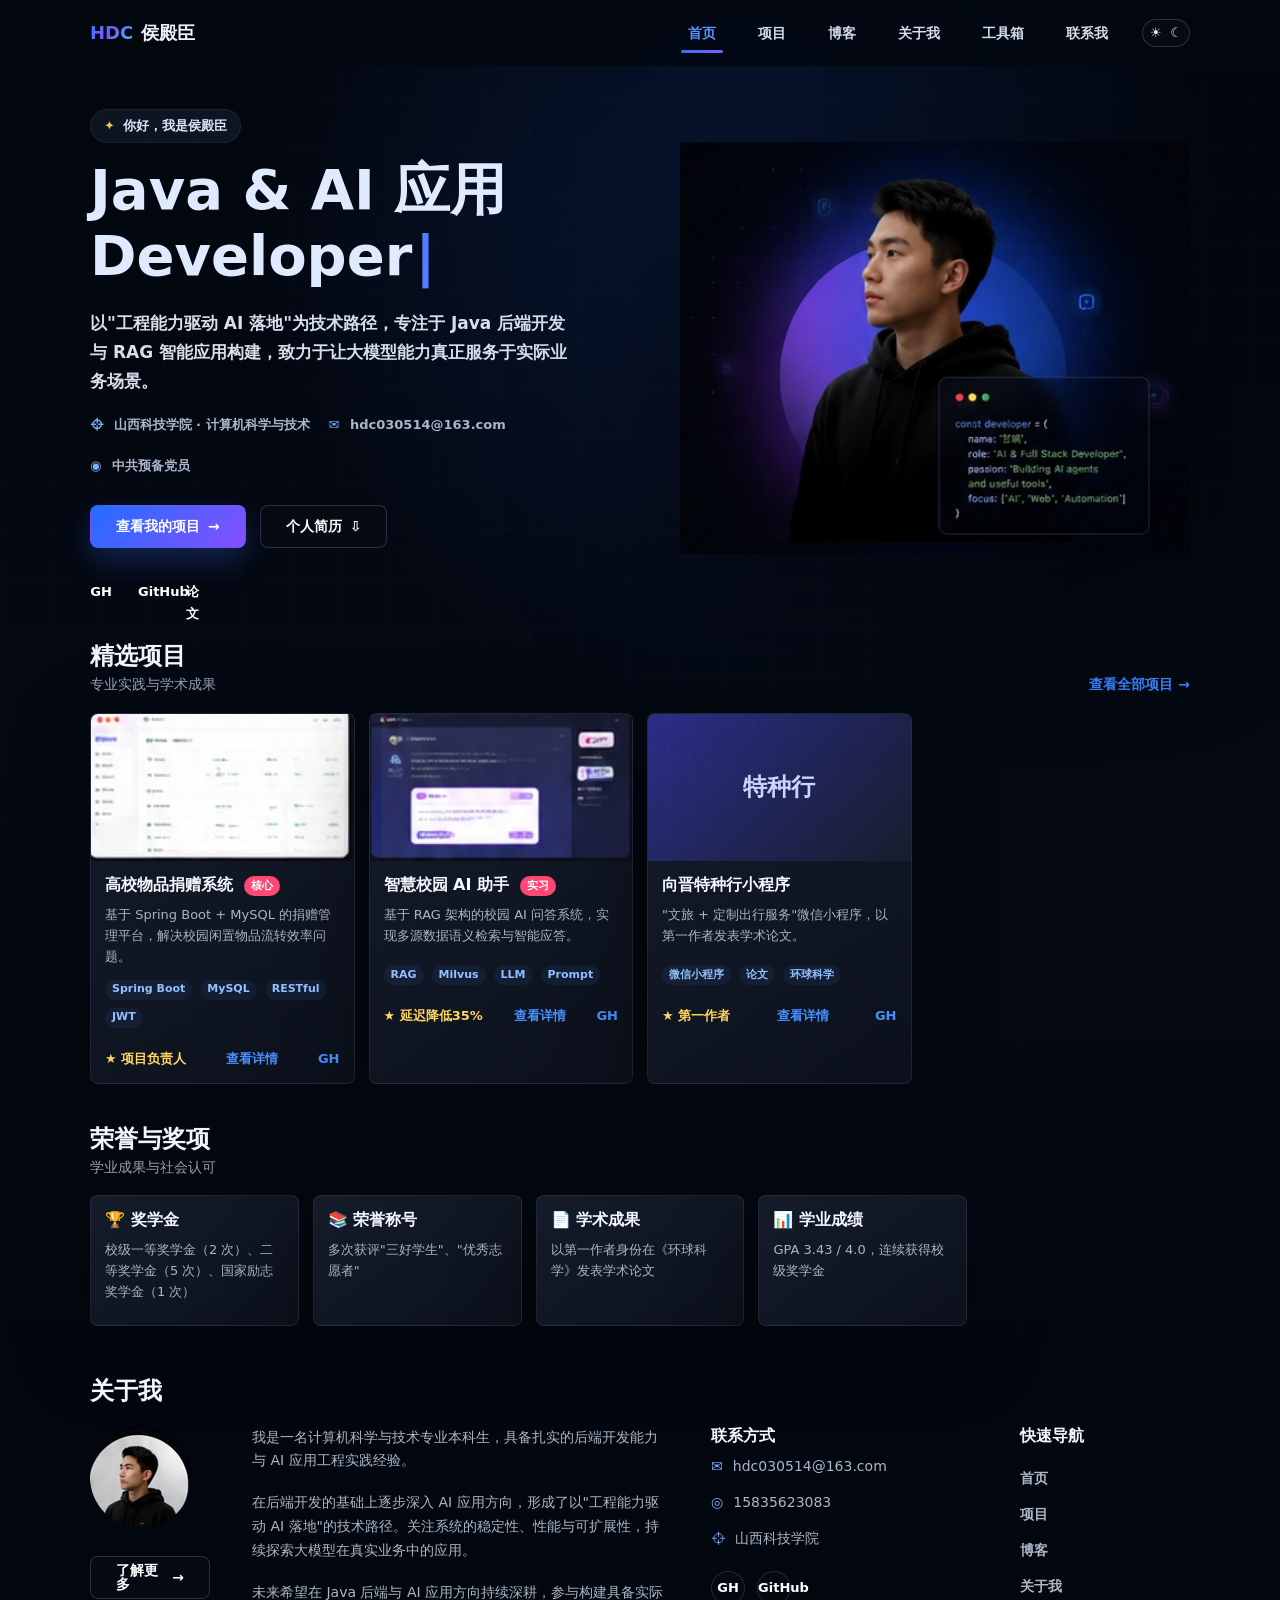
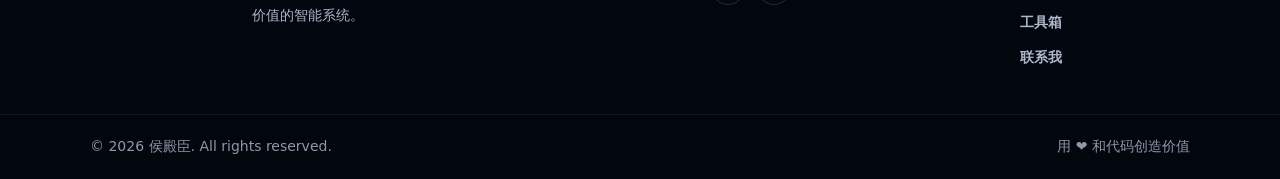
==== index.html @ 7a9d2502 "初始化：侯殿臣个人作品集网站 - 基于科技风暗色主题设计 - 首页展示个人简介、项目、荣誉 - 项目页：高校物品捐赠系统、智慧校园AI助手、向晋特种行小程序 - 捐赠系统详情页、AI助手详情页 - 关" ====
﻿<!doctype html>
<html lang="zh-CN">
  <head>
    <meta charset="utf-8" />
    <meta name="viewport" content="width=device-width, initial-scale=1" />
    <title>侯殿臣 | Java & AI 应用开发</title>
    <meta name="description" content="侯殿臣的个人网站，展示 Java 后端开发、RAG 智能助手、高校捐赠系统等项目和学术成果。" />
    <link rel="stylesheet" href="css/styles.css" />
  </head>
  <body data-page="home">
    <header class="site-header">
      <div class="container header-inner">
        <a class="brand" href="index.html" aria-label="侯殿臣首页">
          <span class="brand-mark">HDC</span>
          <span>侯殿臣</span>
        </a>
        <button class="menu-toggle" type="button" aria-label="打开导航" aria-expanded="false">
          <span></span><span></span>
        </button>
        <nav class="nav-links" aria-label="主导航">
          <a href="index.html" data-nav="home">首页</a>
          <a href="projects.html" data-nav="projects">项目</a>
          <a href="blog.html" data-nav="blog">博客</a>
          <a href="about.html" data-nav="about">关于我</a>
          <a href="toolbox.html" data-nav="toolbox">工具箱</a>
          <a href="contact.html" data-nav="contact">联系我</a>
        </nav>
        <button class="theme-toggle" type="button" aria-label="切换主题">
          <span>☀</span><span>☾</span>
        </button>
      </div>
    </header>

    <main>
      <section class="hero container">
        <div class="hero-copy">
          <div class="intro-pill">
            <span class="spark">✦</span>
            你好，我是侯殿臣
          </div>
          <h1>Java &amp; AI 应用<br />Developer<span class="cursor">|</span></h1>
          <p>
            以"工程能力驱动 AI 落地"为技术路径，专注于 Java 后端开发与 RAG 智能应用构建，致力于让大模型能力真正服务于实际业务场景。
          </p>
          <ul class="hero-meta" aria-label="个人信息">
            <li><span>⌖</span> 山西科技学院 · 计算机科学与技术</li>
            <li><span>✉</span> hdc030514@163.com</li>
            <li><span>◉</span> 中共预备党员</li>
          </ul>
          <div class="hero-actions">
            <a class="btn btn-primary" href="projects.html">查看我的项目 <span>→</span></a>
            <a class="btn btn-ghost" href="about.html">个人简历 <span>⇩</span></a>
          </div>
          <div class="social-row" aria-label="社交链接">
            <a href="https://github.com/houdianchen8-tech" aria-label="GitHub">GH</a>
            <a href="https://github.com/houdianchen8-tech" aria-label="GitHub">GitHub</a>
            <a href="blog.html" aria-label="学术论文">论文</a>
          </div>
        </div>
        <div class="hero-art" aria-label="人物主视觉">
          <img src="assets/hero-visual.jpg" alt="侯殿臣个人形象与代码卡片" />
        </div>
      </section>

      <section class="section container" id="projects">
        <div class="section-head">
          <div>
            <h2>精选项目</h2>
            <p>专业实践与学术成果</p>
          </div>
          <a class="text-link" href="projects.html">查看全部项目 →</a>
        </div>
        <div class="project-grid">
          <article class="project-card">
            <img src="assets/project-commerce.jpg" alt="高校物品捐赠系统项目界面" />
            <div class="card-body">
              <h3>高校物品捐赠系统 <span class="badge hot">核心</span></h3>
              <p>基于 Spring Boot + MySQL 的捐赠管理平台，解决校园闲置物品流转效率问题。</p>
              <div class="tags">
                <span>Spring Boot</span>
                <span>MySQL</span>
                <span>RESTful</span>
                <span>JWT</span>
              </div>
            </div>
            <div class="card-foot">
              <span class="star">★ 项目负责人</span>
              <a href="donation-detail.html">查看详情</a>
              <a href="https://github.com/houdianchen8-tech" aria-label="查看源码">GH</a>
            </div>
          </article>
          <article class="project-card">
            <img src="assets/project-ai.jpg" alt="AI 智能助手项目界面" />
            <div class="card-body">
              <h3>智慧校园 AI 助手 <span class="badge hot">实习</span></h3>
              <p>基于 RAG 架构的校园 AI 问答系统，实现多源数据语义检索与智能应答。</p>
              <div class="tags">
                <span>RAG</span>
                <span>Milvus</span>
                <span>LLM</span>
                <span>Prompt</span>
              </div>
            </div>
            <div class="card-foot">
              <span class="star">★ 延迟降低35%</span>
              <a href="ai-assistant.html">查看详情</a>
              <a href="https://github.com/houdianchen8-tech" aria-label="查看源码">GH</a>
            </div>
          </article>
          <article class="project-card">
            <div class="placeholder-art">特种行</div>
            <div class="card-body">
              <h3>向晋特种行小程序</h3>
              <p>"文旅 + 定制出行服务"微信小程序，以第一作者发表学术论文。</p>
              <div class="tags">
                <span>微信小程序</span>
                <span>论文</span>
                <span>环球科学</span>
              </div>
            </div>
            <div class="card-foot">
              <span class="star">★ 第一作者</span>
              <a href="projects.html#xiangjin">查看详情</a>
              <a href="https://github.com/houdianchen8-tech" aria-label="查看源码">GH</a>
            </div>
          </article>
        </div>
      </section>

      <section class="section container" id="honors">
        <div class="section-head">
          <div>
            <h2>荣誉与奖项</h2>
            <p>学业成果与社会认可</p>
          </div>
        </div>
        <div class="stack-grid">
          <article class="project-card">
            <div class="card-body">
              <h3>🏆 奖学金</h3>
              <p>校级一等奖学金（2 次）、二等奖学金（5 次）、国家励志奖学金（1 次）</p>
            </div>
          </article>
          <article class="project-card">
            <div class="card-body">
              <h3>📚 荣誉称号</h3>
              <p>多次获评"三好学生"、"优秀志愿者"</p>
            </div>
          </article>
          <article class="project-card">
            <div class="card-body">
              <h3>📄 学术成果</h3>
              <p>以第一作者身份在《环球科学》发表学术论文</p>
            </div>
          </article>
          <article class="project-card">
            <div class="card-body">
              <h3>📊 学业成绩</h3>
              <p>GPA 3.43 / 4.0，连续获得校级奖学金</p>
            </div>
          </article>
        </div>
      </section>

      <section class="about-strip container" id="about">
        <h2>关于我</h2>
        <div class="about-layout">
          <div class="about-profile">
            <img src="assets/avatar.jpg" alt="侯殿臣头像" />
            <a class="btn btn-ghost" href="about.html">了解更多 <span>→</span></a>
          </div>
          <div class="about-copy">
            <p>我是一名计算机科学与技术专业本科生，具备扎实的后端开发能力与 AI 应用工程实践经验。</p>
            <p>在后端开发的基础上逐步深入 AI 应用方向，形成了以"工程能力驱动 AI 落地"的技术路径。关注系统的稳定性、性能与可扩展性，持续探索大模型在真实业务中的应用。</p>
            <p>未来希望在 Java 后端与 AI 应用方向持续深耕，参与构建具备实际价值的智能系统。</p>
          </div>
          <div class="about-contact">
            <h3>联系方式</h3>
            <ul>
              <li><span>✉</span> hdc030514@163.com</li>
              <li><span>◎</span> 15835623083</li>
              <li><span>⌖</span> 山西科技学院</li>
            </ul>
            <div class="social-row small">
              <a href="https://github.com/houdianchen8-tech" aria-label="GitHub">GH</a>
              <a href="https://github.com/houdianchen8-tech" aria-label="GitHub">GitHub</a>
            </div>
          </div>
          <nav class="quick-nav" aria-label="快速导航">
            <h3>快速导航</h3>
            <a href="index.html">首页</a>
            <a href="projects.html">项目</a>
            <a href="blog.html">博客</a>
            <a href="about.html">关于我</a>
            <a href="toolbox.html">工具箱</a>
            <a href="contact.html">联系我</a>
          </nav>
        </div>
      </section>
    </main>

    <footer class="site-footer">
      <div class="container footer-inner">
        <span>© 2026 侯殿臣. All rights reserved.</span>
        <span>用 ❤ 和代码创造价值</span>
      </div>
    </footer>

    <script src="js/main.js"></script>
  </body>
</html>
---- css/styles.css ----
:root {
  color-scheme: dark;
  --bg: #03070e;
  --bg-soft: #070c15;
  --panel: rgba(17, 23, 34, 0.86);
  --panel-strong: #111722;
  --line: rgba(122, 139, 171, 0.16);
  --line-strong: rgba(139, 157, 190, 0.26);
  --text: #eef4ff;
  --muted: #9aa6ba;
  --muted-2: #707e93;
  --blue: #3d82ff;
  --cyan: #6bdcff;
  --violet: #7a4cff;
  --green: #3ddc97;
  --yellow: #f5c84b;
  --red: #ff6977;
  --shadow: 0 22px 80px rgba(0, 0, 0, 0.34);
  --radius: 8px;
  --container: min(100% - 160px, 1100px);
  font-family: Inter, ui-sans-serif, system-ui, -apple-system, BlinkMacSystemFont, "Segoe UI", "Microsoft YaHei", sans-serif;
}

* {
  box-sizing: border-box;
}

html {
  scroll-behavior: smooth;
}

body {
  min-width: 320px;
  margin: 0;
  color: var(--text);
  background:
    radial-gradient(circle at 58% 12%, rgba(31, 80, 186, 0.22), transparent 31rem),
    linear-gradient(180deg, #02060d 0%, #040913 46%, #02060d 100%);
  font-size: 14px;
  line-height: 1.7;
}

body::before {
  position: fixed;
  inset: 0;
  z-index: -1;
  pointer-events: none;
  content: "";
  background-image:
    linear-gradient(rgba(96, 121, 175, 0.035) 1px, transparent 1px),
    linear-gradient(90deg, rgba(96, 121, 175, 0.035) 1px, transparent 1px);
  background-size: 48px 48px;
  mask-image: linear-gradient(to bottom, transparent 0, #000 8%, #000 78%, transparent 100%);
}

a {
  color: inherit;
  text-decoration: none;
}

img {
  display: block;
  max-width: 100%;
}

button,
input,
textarea,
select {
  font: inherit;
}

.container {
  width: var(--container);
  margin: 0 auto;
}

.site-header {
  position: sticky;
  top: 0;
  z-index: 20;
  background: rgba(3, 7, 14, 0.72);
  border-bottom: 1px solid rgba(255, 255, 255, 0.02);
  backdrop-filter: blur(18px);
}

.header-inner {
  display: flex;
  align-items: center;
  min-height: 64px;
  gap: 34px;
}

.brand {
  display: inline-flex;
  align-items: center;
  gap: 8px;
  flex: 0 0 auto;
  font-weight: 800;
  font-size: 18px;
  letter-spacing: 0;
}

.brand-mark {
  color: transparent;
  background: linear-gradient(135deg, #2686ff 0%, #7955ff 48%, #2ae5ff 100%);
  background-clip: text;
  -webkit-background-clip: text;
  font-weight: 900;
}

.nav-links {
  display: flex;
  justify-content: flex-end;
  align-items: center;
  gap: 42px;
  flex: 1 1 auto;
  color: #d4dced;
  font-size: 14px;
  font-weight: 700;
}

.nav-links a {
  position: relative;
  padding: 22px 0 20px;
  transition: color 0.2s ease;
}

.nav-links a:hover,
.nav-links a.active {
  color: #5a91ff;
}

.nav-links a.active::after {
  position: absolute;
  left: 50%;
  bottom: 13px;
  width: 42px;
  height: 3px;
  border-radius: 999px;
  content: "";
  background: linear-gradient(90deg, #2f74ff, #8259ff);
  transform: translateX(-50%);
}

.theme-toggle,
.menu-toggle {
  border: 1px solid var(--line-strong);
  color: var(--text);
  background: rgba(10, 15, 24, 0.62);
  cursor: pointer;
}

.theme-toggle {
  display: inline-flex;
  align-items: center;
  justify-content: space-between;
  width: 48px;
  height: 28px;
  padding: 0 7px;
  border-radius: 999px;
  font-size: 13px;
}

.menu-toggle {
  display: none;
  width: 40px;
  height: 36px;
  border-radius: var(--radius);
}

.menu-toggle span {
  display: block;
  width: 18px;
  height: 2px;
  margin: 5px auto;
  border-radius: 99px;
  background: currentColor;
}

.hero {
  display: grid;
  grid-template-columns: minmax(0, 0.92fr) minmax(390px, 1.08fr);
  align-items: center;
  gap: 30px;
  min-height: 456px;
  padding: 26px 0 12px;
}

.hero-copy {
  padding-top: 16px;
}

.intro-pill {
  display: inline-flex;
  align-items: center;
  gap: 8px;
  margin-bottom: 14px;
  padding: 5px 13px;
  border: 1px solid rgba(132, 148, 181, 0.12);
  border-radius: 999px;
  color: #dce7fb;
  background: rgba(17, 24, 38, 0.86);
  font-size: 13px;
  font-weight: 700;
}

.spark {
  color: var(--yellow);
}

.hero h1,
.page-hero h1,
.about-hero h1 {
  margin: 0;
  color: #dfe9ff;
  font-size: clamp(40px, 5vw, 56px);
  line-height: 1.18;
  letter-spacing: 0;
  text-wrap: balance;
}

.cursor {
  display: inline-block;
  margin-left: 3px;
  color: #537dff;
  animation: blink 1.1s steps(2, start) infinite;
}

@keyframes blink {
  50% {
    opacity: 0;
  }
}

.hero-copy > p {
  max-width: 490px;
  margin: 20px 0 18px;
  color: #d7deec;
  font-size: 17px;
  font-weight: 700;
}

.hero-meta {
  display: flex;
  flex-wrap: wrap;
  gap: 19px;
  margin: 0 0 28px;
  padding: 0;
  color: #a9b5c8;
  list-style: none;
  font-size: 13px;
  font-weight: 700;
}

.hero-meta span {
  margin-right: 6px;
  color: #7db0ff;
}

.hero-actions {
  display: flex;
  flex-wrap: wrap;
  align-items: center;
  gap: 14px;
}

.btn {
  display: inline-flex;
  align-items: center;
  justify-content: center;
  gap: 8px;
  min-height: 43px;
  padding: 0 25px;
  border: 1px solid transparent;
  border-radius: var(--radius);
  color: #fff;
  font-weight: 800;
  line-height: 1;
  transition:
    border-color 0.2s ease,
    background 0.2s ease,
    transform 0.2s ease;
}

.btn:hover {
  transform: translateY(-1px);
}

.btn-primary {
  background: linear-gradient(135deg, #246dff, #854fff);
  box-shadow: 0 12px 28px rgba(57, 109, 255, 0.28);
}

.btn-ghost {
  border-color: rgba(127, 145, 176, 0.28);
  background: rgba(10, 14, 23, 0.56);
}

.btn.full {
  width: 100%;
}

.social-row {
  display: flex;
  align-items: center;
  gap: 26px;
  margin-top: 33px;
}

.social-row a {
  display: inline-grid;
  place-items: center;
  width: 22px;
  height: 22px;
  color: #fff;
  font-size: 13px;
  font-weight: 900;
}

.social-row.small {
  gap: 12px;
  margin-top: 20px;
}

.social-row.small a {
  width: 34px;
  height: 34px;
  border: 1px solid rgba(135, 150, 181, 0.22);
  border-radius: 50%;
  background: rgba(7, 12, 21, 0.56);
}

.hero-art {
  position: relative;
  min-width: 0;
}

.hero-art img {
  width: 100%;
  max-width: 510px;
  margin-left: auto;
  border-radius: 2px;
  object-fit: cover;
  filter: drop-shadow(0 36px 80px rgba(0, 0, 0, 0.48));
}

.section {
  padding: 26px 0 14px;
}

.section-head {
  display: flex;
  align-items: end;
  justify-content: space-between;
  gap: 20px;
  margin-bottom: 16px;
}

.section-head.compact {
  margin-bottom: 16px;
}

.section h2,
.section-head h2,
.about-strip h2,
.content-panel h2 {
  margin: 0 0 2px;
  color: #f2f7ff;
  font-size: 24px;
  line-height: 1.25;
  letter-spacing: 0;
}

.section-head p,
.page-hero p,
.about-hero p,
.content-panel p {
  margin: 0;
  color: var(--muted);
}

.text-link {
  color: #3984ff;
  font-weight: 800;
  white-space: nowrap;
}

.project-grid {
  display: grid;
  grid-template-columns: repeat(4, minmax(0, 1fr));
  gap: 14px;
}

.project-card,
.stack-card,
.post-card,
.side-panel,
.content-panel,
.tool-card,
.contact-form {
  border: 1px solid var(--line);
  border-radius: var(--radius);
  background:
    linear-gradient(145deg, rgba(22, 29, 43, 0.95), rgba(12, 18, 29, 0.92));
  box-shadow: var(--shadow);
}

.project-card {
  overflow: hidden;
}

.project-card > img,
.placeholder-art {
  width: 100%;
  aspect-ratio: 16 / 9;
  object-fit: cover;
  background: #101622;
}

.placeholder-art {
  display: grid;
  place-items: center;
  color: #c7d6ff;
  background:
    linear-gradient(135deg, rgba(73, 70, 255, 0.45), rgba(23, 30, 45, 0.92)),
    repeating-linear-gradient(90deg, transparent 0 20px, rgba(255, 255, 255, 0.04) 20px 21px);
  font-size: 24px;
  font-weight: 900;
}

.placeholder-art.green {
  color: #d9fff0;
  background:
    linear-gradient(135deg, rgba(37, 165, 113, 0.48), rgba(15, 25, 34, 0.94)),
    repeating-linear-gradient(90deg, transparent 0 20px, rgba(255, 255, 255, 0.04) 20px 21px);
}

.card-body {
  padding: 14px 14px 10px;
}

.card-body h3,
.stack-card h3,
.about-contact h3,
.quick-nav h3,
.side-panel h3,
.tool-card h2 {
  margin: 0 0 9px;
  color: #f4f8ff;
  font-size: 16px;
  line-height: 1.3;
}

.card-body p {
  min-height: 48px;
  margin: 0 0 12px;
  color: #a9b4c6;
  font-size: 13px;
  line-height: 1.6;
}

.badge {
  display: inline-flex;
  align-items: center;
  height: 20px;
  margin-left: 5px;
  padding: 0 7px;
  border-radius: 999px;
  font-size: 11px;
  vertical-align: middle;
}

.badge.hot {
  color: #fff;
  background: #ff4774;
}

.tags {
  display: flex;
  flex-wrap: wrap;
  gap: 8px;
}

.tags span {
  display: inline-flex;
  align-items: center;
  height: 20px;
  padding: 0 7px;
  border-radius: 999px;
  color: #92c1ff;
  background: rgba(60, 105, 175, 0.13);
  font-size: 11px;
  font-weight: 800;
}

.card-foot,
.metric-line {
  display: flex;
  align-items: center;
  justify-content: space-between;
  gap: 10px;
  padding: 10px 14px 13px;
  color: #99a8bd;
  font-size: 13px;
  font-weight: 800;
}

.card-foot a {
  color: #4690ff;
}

.star {
  color: #ffd55e;
}

.metric-line {
  border-top: 1px solid rgba(140, 157, 188, 0.12);
  color: #9cb8e9;
}

.card-actions {
  padding: 0 14px 14px;
}

.stack-grid {
  display: grid;
  grid-template-columns: repeat(5, minmax(0, 1fr));
  gap: 14px;
}

.stack-card {
  padding: 18px 16px;
}

.stack-list {
  display: grid;
  gap: 11px;
  margin: 0;
  padding: 0;
  color: #d7dfed;
  list-style: none;
  font-size: 13px;
  font-weight: 700;
}

.stack-list li {
  display: flex;
  align-items: center;
  gap: 9px;
}

.dot {
  display: inline-block;
  width: 12px;
  height: 12px;
  border-radius: 4px;
  background: #95a1b4;
  box-shadow: 0 0 12px currentColor;
}

.dot.blue,
.tool-icon.blue {
  background: #347dff;
}

.dot.cyan,
.tool-icon.cyan {
  background: #43c7e8;
}

.dot.sky {
  background: #27a8ff;
}

.dot.green,
.tool-icon.green {
  background: #34d399;
}

.dot.yellow {
  background: #f5c84b;
}

.dot.orange,
.tool-icon.orange {
  background: #f97316;
}

.dot.red {
  background: #ef4444;
}

.dot.purple {
  background: #8b5cf6;
}

.dot.violet,
.tool-icon.violet {
  background: #7367ff;
}

.dot.pink {
  background: #f472b6;
}

.dot.teal {
  background: #2dd4bf;
}

.dot.gray,
.tool-icon.gray {
  background: #8896aa;
}

.dot.black {
  background: #f3f5f8;
}

.article-list {
  overflow: hidden;
  border: 1px solid var(--line);
  border-radius: var(--radius);
  background: rgba(12, 18, 29, 0.73);
}

.article-row {
  display: grid;
  grid-template-columns: 156px minmax(0, 1fr) 94px;
  align-items: center;
  gap: 18px;
  min-height: 90px;
  padding: 11px 12px;
  border-bottom: 1px solid rgba(139, 157, 190, 0.12);
  transition: background 0.2s ease;
}

.article-row:last-child {
  border-bottom: 0;
}

.article-row:hover {
  background: rgba(30, 43, 67, 0.46);
}

.article-row img {
  width: 156px;
  height: 68px;
  border-radius: 6px;
  object-fit: cover;
}

.article-row h3 {
  margin: 0 0 2px;
  color: #f3f7ff;
  font-size: 16px;
  line-height: 1.35;
}

.article-row p {
  margin: 0 0 6px;
  color: #a9b4c6;
  font-size: 13px;
  line-height: 1.45;
}

.article-row time {
  color: #cbd5e6;
  text-align: right;
  font-size: 13px;
  line-height: 1.5;
}

.article-row time span {
  color: #7c899e;
}

.about-strip {
  padding: 36px 0 44px;
}

.about-layout {
  display: grid;
  grid-template-columns: 120px minmax(210px, 1.25fr) minmax(210px, 0.8fr) 170px;
  gap: 42px;
  margin-top: 20px;
}

.about-profile img {
  width: 102px;
  height: 102px;
  margin-bottom: 28px;
  border-radius: 50%;
  object-fit: cover;
}

.about-copy p {
  margin: 0 0 18px;
  color: #abb6c8;
}

.about-contact ul,
.quick-nav,
.contact-list {
  display: grid;
  gap: 12px;
  margin: 0;
  padding: 0;
  list-style: none;
}

.about-contact li {
  display: flex;
  gap: 10px;
  color: #aab6c9;
}

.about-contact li span {
  color: #7caaff;
}

.quick-nav a,
.side-panel a {
  color: #aeb8ca;
  font-weight: 800;
}

.quick-nav a:hover,
.side-panel a:hover {
  color: #5c95ff;
}

.site-footer {
  border-top: 1px solid rgba(139, 157, 190, 0.12);
  color: #8d98aa;
}

.footer-inner {
  display: flex;
  align-items: center;
  justify-content: space-between;
  min-height: 64px;
  gap: 18px;
}

.page-main {
  min-height: calc(100vh - 128px);
}

.page-hero {
  padding: 78px 0 26px;
}

.page-hero h1 {
  max-width: 780px;
  margin: 7px 0 14px;
}

.page-hero p {
  max-width: 760px;
  font-size: 17px;
}

.eyebrow {
  color: #5b9aff;
  font-weight: 900;
  letter-spacing: 0;
  text-transform: uppercase;
}

.filter-row {
  display: flex;
  flex-wrap: wrap;
  gap: 12px;
  margin-bottom: 22px;
}

.chip {
  display: inline-flex;
  align-items: center;
  min-height: 34px;
  padding: 0 16px;
  border: 1px solid var(--line);
  border-radius: 999px;
  color: #b9c5d8;
  background: rgba(13, 18, 29, 0.72);
  font-weight: 800;
}

.chip.active,
.chip:hover {
  color: #fff;
  border-color: rgba(80, 135, 255, 0.6);
  background: rgba(42, 94, 205, 0.25);
}

.project-grid-expanded {
  grid-template-columns: repeat(3, minmax(0, 1fr));
  gap: 18px;
}

.feature-card .card-body p {
  min-height: 72px;
}

.blog-layout {
  display: grid;
  grid-template-columns: minmax(0, 1fr) 250px;
  gap: 22px;
  align-items: start;
}

.blog-main {
  display: grid;
  gap: 16px;
}

.post-card {
  display: grid;
  grid-template-columns: 180px minmax(0, 1fr);
  gap: 18px;
  padding: 16px;
}

.post-card img {
  width: 180px;
  height: 112px;
  border-radius: 6px;
  object-fit: cover;
}

.post-card h2 {
  margin: 3px 0 7px;
  color: #f2f7ff;
  font-size: 21px;
}

.post-card p {
  margin: 0 0 10px;
  color: #aab6c8;
}

.post-meta {
  color: #7d8ba0;
  font-size: 12px;
  font-weight: 800;
}

.blog-sidebar {
  position: sticky;
  top: 86px;
  display: grid;
  gap: 16px;
}

.side-panel {
  display: grid;
  gap: 10px;
  padding: 18px;
}

.side-panel p {
  margin: 0;
  color: var(--muted);
}

.about-hero {
  display: grid;
  grid-template-columns: 142px minmax(0, 1fr);
  gap: 34px;
  align-items: center;
  padding: 76px 0 28px;
}

.about-hero img {
  width: 142px;
  height: 142px;
  border-radius: 50%;
  object-fit: cover;
  box-shadow: 0 24px 60px rgba(0, 0, 0, 0.42);
}

.about-hero p {
  max-width: 780px;
  margin: 14px 0 24px;
  font-size: 17px;
}

.two-column {
  display: grid;
  grid-template-columns: repeat(2, minmax(0, 1fr));
  gap: 18px;
}

.content-panel {
  padding: 24px;
}

.check-list {
  display: grid;
  gap: 11px;
  margin: 12px 0 0;
  padding: 0;
  color: #b7c1d2;
  list-style: none;
}

.check-list li::before {
  content: "✓";
  margin-right: 10px;
  color: var(--green);
  font-weight: 900;
}

.timeline {
  display: grid;
  grid-template-columns: repeat(3, minmax(0, 1fr));
  gap: 18px;
}

.timeline div {
  position: relative;
  padding: 22px;
  border: 1px solid var(--line);
  border-radius: var(--radius);
  background: rgba(13, 18, 29, 0.8);
}

.timeline time {
  color: #5c98ff;
  font-weight: 900;
}

.timeline h3 {
  margin: 8px 0;
  color: #f3f7ff;
}

.timeline p {
  margin: 0;
  color: #aab6c8;
}

.toolbox-grid {
  display: grid;
  grid-template-columns: repeat(3, minmax(0, 1fr));
  gap: 18px;
}

.tool-card {
  padding: 22px;
}

.project-detail-hero {
  display: grid;
  grid-template-columns: minmax(0, 0.95fr) minmax(360px, 1.05fr);
  align-items: center;
  gap: 42px;
  padding: 72px 0 28px;
}

.detail-hero-copy h1 {
  margin: 8px 0 16px;
  color: #dfe9ff;
  font-size: clamp(42px, 5vw, 64px);
  line-height: 1.12;
  letter-spacing: 0;
}

.detail-hero-copy p {
  max-width: 620px;
  margin: 0 0 18px;
  color: #c3cce0;
  font-size: 17px;
}

.back-link {
  display: inline-flex;
  margin-bottom: 20px;
  color: #8ea8dc;
  font-weight: 800;
}

.back-link:hover {
  color: #5b9aff;
}

.detail-tags {
  margin-bottom: 24px;
}

.detail-hero-visual {
  position: relative;
  min-height: 360px;
  padding: 22px;
  border: 1px solid var(--line);
  border-radius: var(--radius);
  background:
    radial-gradient(circle at 50% 35%, rgba(87, 83, 255, 0.28), transparent 18rem),
    linear-gradient(145deg, rgba(20, 28, 45, 0.95), rgba(9, 14, 24, 0.92));
  box-shadow: var(--shadow);
}

.detail-hero-visual img {
  width: 100%;
  border-radius: 6px;
  object-fit: cover;
  box-shadow: 0 24px 60px rgba(0, 0, 0, 0.34);
}

.assistant-console {
  position: absolute;
  right: 0;
  bottom: 24px;
  width: min(300px, 70%);
  padding: 16px;
  border: 1px solid rgba(135, 150, 181, 0.24);
  border-radius: var(--radius);
  color: #9fd0ff;
  background: rgba(5, 9, 17, 0.88);
  box-shadow: 0 22px 70px rgba(0, 0, 0, 0.4);
  font-family: Consolas, "SFMono-Regular", monospace;
  font-size: 12px;
  line-height: 1.55;
}

.assistant-console p {
  margin: 0;
}

.console-dots {
  display: flex;
  gap: 7px;
  margin-bottom: 12px;
}

.console-dots span {
  width: 8px;
  height: 8px;
  border-radius: 50%;
  background: #ff5f57;
}

.console-dots span:nth-child(2) {
  background: #ffbd2e;
}

.console-dots span:nth-child(3) {
  background: #28c840;
}

.detail-stat-grid,
.feature-grid,
.phase-list {
  display: grid;
  gap: 16px;
}

.detail-stat-grid {
  grid-template-columns: repeat(4, minmax(0, 1fr));
}

.detail-stat-grid article,
.detail-panel,
.phase-list article,
.cta-band {
  border: 1px solid var(--line);
  border-radius: var(--radius);
  background:
    linear-gradient(145deg, rgba(22, 29, 43, 0.95), rgba(12, 18, 29, 0.92));
  box-shadow: var(--shadow);
}

.detail-stat-grid article {
  padding: 20px;
}

.detail-stat-grid strong {
  display: block;
  color: #f5f8ff;
  font-size: 30px;
  line-height: 1.1;
}

.detail-stat-grid span {
  color: #95a4ba;
  font-weight: 800;
}

.detail-layout {
  display: grid;
  grid-template-columns: minmax(0, 1fr) 320px;
  gap: 20px;
  align-items: start;
}

.project-summary dl {
  display: grid;
  gap: 14px;
  margin: 0;
}

.project-summary div {
  display: flex;
  justify-content: space-between;
  gap: 16px;
  padding-bottom: 12px;
  border-bottom: 1px solid rgba(139, 157, 190, 0.12);
}

.project-summary div:last-child {
  padding-bottom: 0;
  border-bottom: 0;
}

.project-summary dt {
  color: #8795ad;
  font-weight: 800;
}

.project-summary dd {
  margin: 0;
  color: #e8eefb;
  text-align: right;
  font-weight: 900;
}

.feature-grid {
  grid-template-columns: repeat(4, minmax(0, 1fr));
}

.detail-panel {
  padding: 22px;
}

.detail-panel h3,
.phase-list h3,
.cta-band h2 {
  margin: 0 0 8px;
  color: #f3f7ff;
  line-height: 1.3;
}

.detail-panel p,
.phase-list p,
.cta-band p {
  margin: 0;
  color: #aab6c8;
}

.architecture-flow {
  display: grid;
  grid-template-columns: repeat(5, minmax(0, 1fr));
  gap: 10px;
  margin-top: 20px;
}

.architecture-flow span {
  position: relative;
  display: grid;
  place-items: center;
  min-height: 54px;
  padding: 8px;
  border: 1px solid rgba(92, 152, 255, 0.3);
  border-radius: var(--radius);
  color: #d9e7ff;
  background: rgba(44, 92, 190, 0.15);
  font-weight: 900;
  text-align: center;
}

.phase-list {
  grid-template-columns: repeat(4, minmax(0, 1fr));
}

.phase-list article {
  padding: 22px;
}

.phase-list time {
  display: inline-grid;
  place-items: center;
  width: 36px;
  height: 36px;
  margin-bottom: 18px;
  border-radius: 50%;
  color: #fff;
  background: linear-gradient(135deg, #246dff, #854fff);
  font-weight: 900;
}

.cta-band {
  display: flex;
  align-items: center;
  justify-content: space-between;
  gap: 24px;
  padding: 28px;
  margin-bottom: 36px;
}

.tool-icon {
  display: inline-grid;
  place-items: center;
  width: 42px;
  height: 42px;
  margin-bottom: 16px;
  border-radius: 10px;
  color: #fff;
  font-weight: 900;
}

.tool-card p {
  min-height: 76px;
  margin: 0 0 14px;
  color: #aab6c8;
}

.tool-card a {
  color: #4b90ff;
  font-weight: 900;
}

.contact-layout {
  display: grid;
  grid-template-columns: minmax(280px, 0.72fr) minmax(320px, 1fr);
  gap: 22px;
  align-items: start;
}

.contact-list {
  margin-top: 18px;
}

.contact-list li {
  display: flex;
  gap: 14px;
  padding: 14px 0;
  border-bottom: 1px solid rgba(139, 157, 190, 0.12);
}

.contact-list span {
  display: grid;
  place-items: center;
  flex: 0 0 34px;
  width: 34px;
  height: 34px;
  border-radius: 50%;
  color: #89b5ff;
  background: rgba(53, 105, 220, 0.13);
}

.contact-list strong {
  display: block;
  color: #f2f7ff;
}

.contact-list a,
.contact-list p {
  margin: 0;
  color: #aab6c8;
}

.contact-form {
  display: grid;
  gap: 15px;
  padding: 24px;
}

.contact-form label {
  display: grid;
  gap: 7px;
  color: #d9e3f2;
  font-weight: 800;
}

.contact-form input,
.contact-form select,
.contact-form textarea {
  width: 100%;
  border: 1px solid rgba(139, 157, 190, 0.22);
  border-radius: var(--radius);
  color: #f4f8ff;
  background: rgba(4, 8, 15, 0.76);
  outline: none;
}

.contact-form input,
.contact-form select {
  height: 43px;
  padding: 0 13px;
}

.contact-form textarea {
  resize: vertical;
  padding: 12px 13px;
}

.contact-form input:focus,
.contact-form select:focus,
.contact-form textarea:focus {
  border-color: rgba(78, 143, 255, 0.75);
  box-shadow: 0 0 0 3px rgba(61, 130, 255, 0.14);
}

.form-note {
  min-height: 20px;
  margin: 0;
  color: #9ab7ef;
}

body.light {
  color-scheme: light;
  --bg: #f6f8fc;
  --bg-soft: #eef3fb;
  --panel: rgba(255, 255, 255, 0.92);
  --panel-strong: #ffffff;
  --line: rgba(31, 47, 76, 0.12);
  --line-strong: rgba(31, 47, 76, 0.22);
  --text: #142033;
  --muted: #5d6a7e;
  --muted-2: #7a8799;
  --shadow: 0 18px 55px rgba(37, 52, 82, 0.1);
  background: linear-gradient(180deg, #f7faff, #eef3fb);
}

body.light .site-header {
  background: rgba(247, 250, 255, 0.82);
}

body.light .project-card,
body.light .stack-card,
body.light .post-card,
body.light .side-panel,
body.light .content-panel,
body.light .detail-stat-grid article,
body.light .detail-panel,
body.light .phase-list article,
body.light .cta-band,
body.light .tool-card,
body.light .contact-form,
body.light .article-list,
body.light .timeline div {
  background: rgba(255, 255, 255, 0.9);
}

body.light .hero h1,
body.light .page-hero h1,
body.light .about-hero h1,
body.light .section h2,
body.light .section-head h2,
body.light .about-strip h2,
body.light .content-panel h2,
body.light .card-body h3,
body.light .stack-card h3,
body.light .about-contact h3,
body.light .quick-nav h3,
body.light .side-panel h3,
body.light .article-row h3,
body.light .post-card h2,
body.light .tool-card h2,
body.light .timeline h3,
body.light .detail-hero-copy h1,
body.light .detail-stat-grid strong,
body.light .detail-panel h3,
body.light .phase-list h3,
body.light .cta-band h2,
body.light .project-summary dd,
body.light .contact-list strong {
  color: #132037;
}

body.light .hero-copy > p,
body.light .card-body p,
body.light .article-row p,
body.light .post-card p,
body.light .tool-card p,
body.light .timeline p,
body.light .detail-hero-copy p,
body.light .detail-panel p,
body.light .phase-list p,
body.light .cta-band p,
body.light .about-copy p {
  color: #536173;
}

body.light .btn-ghost,
body.light .theme-toggle,
body.light .menu-toggle {
  color: #152033;
  background: rgba(255, 255, 255, 0.82);
}

body.light .contact-form input,
body.light .contact-form select,
body.light .contact-form textarea {
  color: #142033;
  background: rgba(255, 255, 255, 0.88);
}

body.light .detail-hero-visual {
  background:
    radial-gradient(circle at 50% 35%, rgba(74, 115, 255, 0.18), transparent 18rem),
    rgba(255, 255, 255, 0.9);
}

@media (max-width: 940px) {
  :root {
    --container: min(100% - 48px, 920px);
  }

  .nav-links {
    gap: 24px;
  }

  .hero {
    grid-template-columns: minmax(0, 1fr) minmax(330px, 0.92fr);
  }

  .project-grid,
  .stack-grid {
    grid-template-columns: repeat(2, minmax(0, 1fr));
  }

  .project-detail-hero,
  .project-grid-expanded,
  .toolbox-grid,
  .timeline {
    grid-template-columns: repeat(2, minmax(0, 1fr));
  }

  .detail-stat-grid,
  .feature-grid,
  .phase-list {
    grid-template-columns: repeat(2, minmax(0, 1fr));
  }

  .about-layout {
    grid-template-columns: 120px 1fr 1fr;
  }

  .quick-nav {
    grid-column: 2 / 4;
    grid-template-columns: repeat(6, max-content);
  }
}

@media (max-width: 820px) {
  :root {
    --container: min(100% - 32px, 680px);
  }

  .header-inner {
    gap: 12px;
  }

  .menu-toggle {
    display: inline-block;
    margin-left: auto;
  }

  .theme-toggle {
    order: 4;
  }

  .nav-links {
    position: absolute;
    top: 64px;
    left: 16px;
    right: 16px;
    display: none;
    grid-template-columns: repeat(2, minmax(0, 1fr));
    gap: 0;
    padding: 12px;
    border: 1px solid var(--line);
    border-radius: var(--radius);
    background: rgba(8, 12, 20, 0.98);
    box-shadow: var(--shadow);
  }

  body.nav-open .nav-links {
    display: grid;
  }

  .nav-links a {
    padding: 12px;
    border-radius: 6px;
  }

  .nav-links a.active::after {
    display: none;
  }

  .hero {
    grid-template-columns: 1fr;
    gap: 10px;
    padding-top: 34px;
  }

  .hero-art {
    order: -1;
  }

  .hero-art img {
    margin: 0 auto;
  }

  .hero-copy > p {
    font-size: 15px;
  }

  .article-row {
    grid-template-columns: 108px minmax(0, 1fr);
  }

  .article-row img {
    width: 108px;
    height: 70px;
  }

  .article-row time {
    grid-column: 2;
    text-align: left;
  }

  .about-layout,
  .blog-layout,
  .about-hero,
  .two-column,
  .detail-layout,
  .project-detail-hero,
  .contact-layout {
    grid-template-columns: 1fr;
  }

  .blog-sidebar {
    position: static;
  }

  .post-card {
    grid-template-columns: 1fr;
  }

  .post-card img {
    width: 100%;
    height: auto;
    aspect-ratio: 16 / 8;
  }

  .quick-nav {
    grid-column: auto;
    grid-template-columns: repeat(3, max-content);
  }

  .about-profile {
    display: flex;
    align-items: center;
    gap: 18px;
  }

  .about-profile img {
    margin: 0;
  }
}

@media (max-width: 560px) {
  :root {
    --container: min(100% - 24px, 420px);
  }

  .brand {
    font-size: 16px;
  }

  .hero h1,
  .page-hero h1,
  .about-hero h1 {
    font-size: 36px;
  }

  .hero-meta,
  .hero-actions,
  .footer-inner,
  .section-head {
    align-items: flex-start;
    flex-direction: column;
  }

  .project-grid,
  .stack-grid,
  .project-grid-expanded,
  .detail-stat-grid,
  .feature-grid,
  .phase-list,
  .toolbox-grid,
  .timeline {
    grid-template-columns: 1fr;
  }

  .project-detail-hero {
    padding-top: 44px;
  }

  .assistant-console {
    position: static;
    width: 100%;
    margin-top: 14px;
  }

  .architecture-flow {
    grid-template-columns: 1fr;
  }

  .cta-band {
    align-items: flex-start;
    flex-direction: column;
  }

  .article-row {
    grid-template-columns: 1fr;
    gap: 10px;
  }

  .article-row img {
    width: 100%;
    height: auto;
    aspect-ratio: 16 / 8;
  }

  .article-row time {
    grid-column: auto;
  }

  .about-profile,
  .quick-nav {
    display: grid;
    grid-template-columns: 1fr;
  }

  .social-row {
    gap: 18px;
  }
}
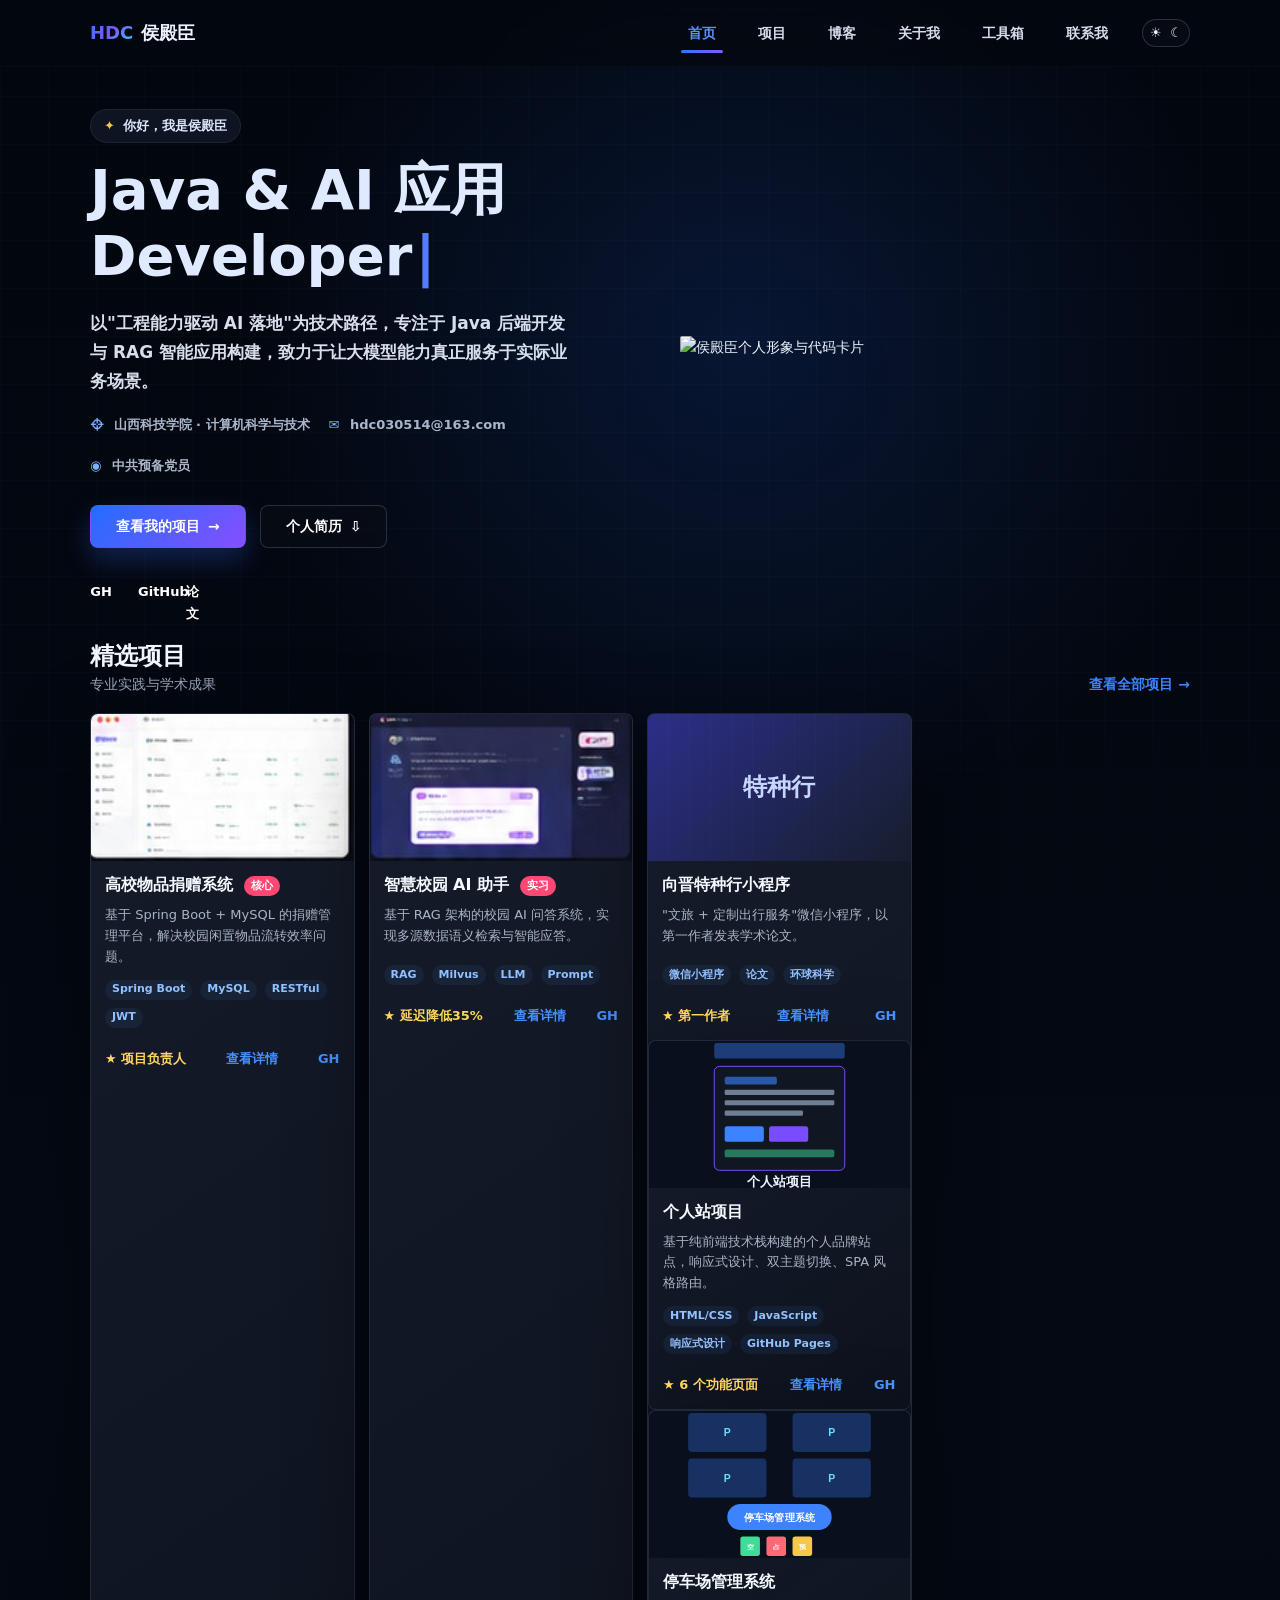
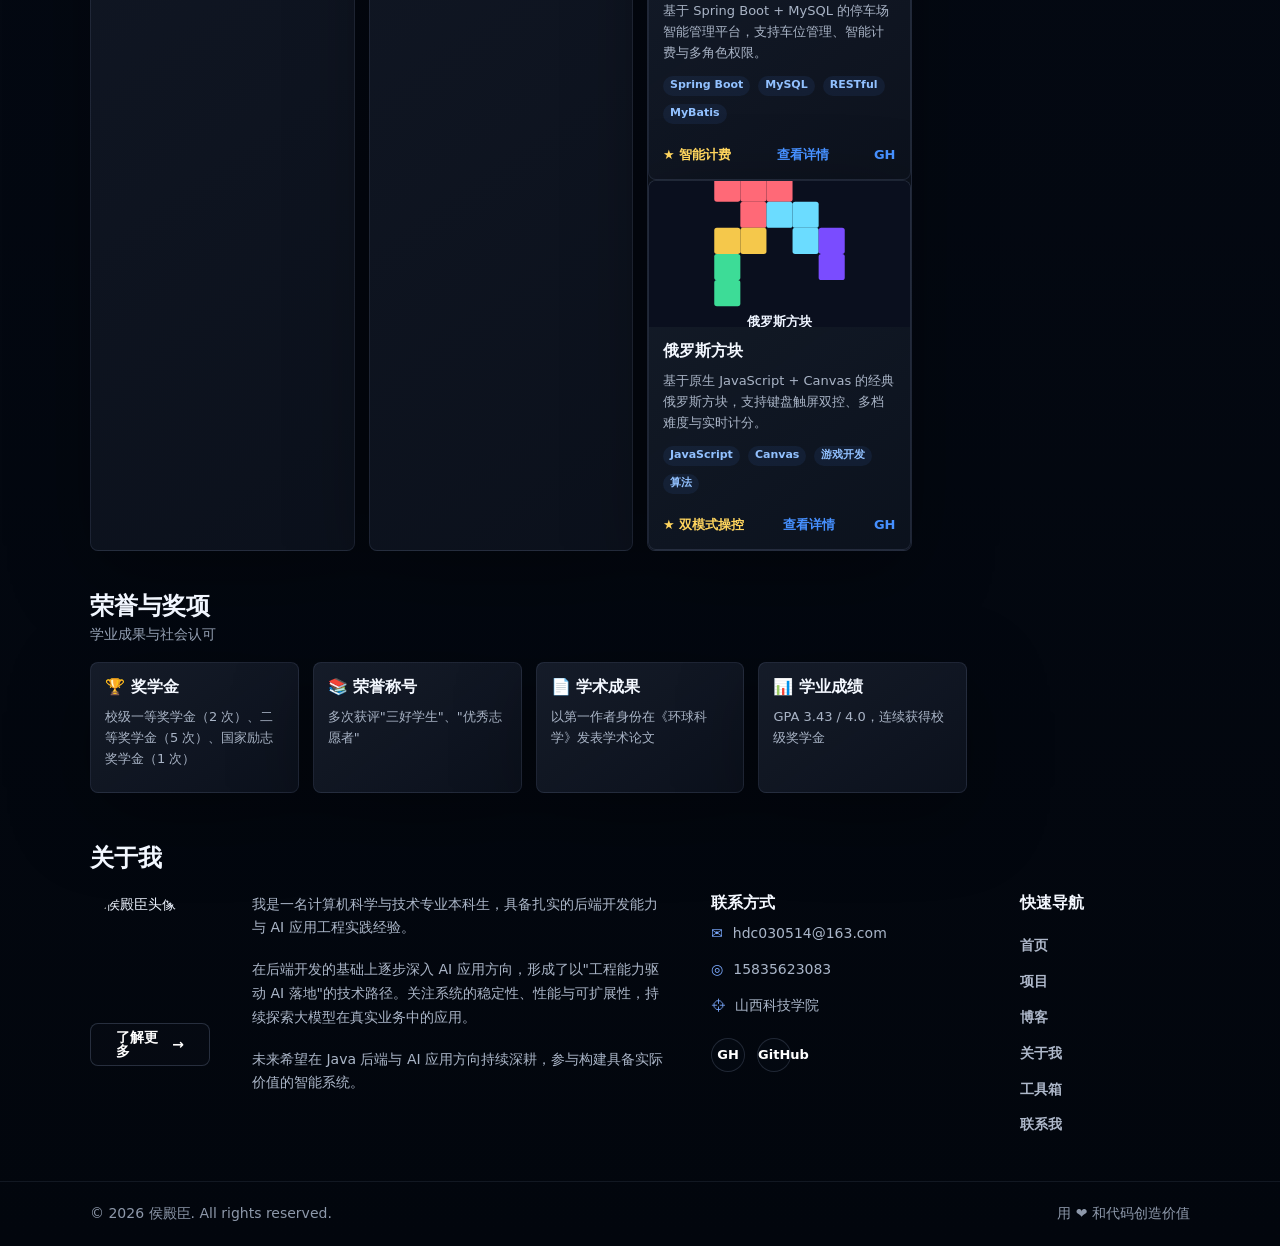
==== commit 8b08096e: "feat: 新增个人站项目、停车场管理系统、俄罗斯方块项目 - 添加三个新项目卡片至 projects.html 与 index.html - 创建 project-tetris.svg / proj" ====
--- a/index.html
+++ b/index.html
@@ -4,7 +4,7 @@
     <meta charset="utf-8" />
     <meta name="viewport" content="width=device-width, initial-scale=1" />
     <title>侯殿臣 | Java & AI 应用开发</title>
-    <meta name="description" content="侯殿臣的个人网站，展示 Java 后端开发、RAG 智能助手、高校捐赠系统等项目和学术成果。" />
+    <meta name="description" content="侯殿臣的个人网站，展示 Java 后端开发、RAG 智能助手、高校捐赠系统、停车场管理、俄罗斯方块等项目和学术成果。" />
     <link rel="stylesheet" href="css/styles.css" />
   </head>
   <body data-page="home">
@@ -123,7 +123,60 @@
               <a href="projects.html#xiangjin">查看详情</a>
               <a href="https://github.com/houdianchen8-tech" aria-label="查看源码">GH</a>
             </div>
-          </article>
+                    <article class="project-card">
+            <img src="assets/project-site.svg" alt="个人站项目界面" />
+            <div class="card-body">
+              <h3>个人站项目</h3>
+              <p>基于纯前端技术栈构建的个人品牌站点，响应式设计、双主题切换、SPA 风格路由。</p>
+              <div class="tags">
+                <span>HTML/CSS</span>
+                <span>JavaScript</span>
+                <span>响应式设计</span>
+                <span>GitHub Pages</span>
+              </div>
+            </div>
+            <div class="card-foot">
+              <span class="star">★ 6 个功能页面</span>
+              <a href="site-detail.html">查看详情</a>
+              <a href="https://github.com/houdianchen8-tech" aria-label="查看源码">GH</a>
+            </div>
+          </article>
+          <article class="project-card">
+            <img src="assets/project-parking.svg" alt="停车场管理系统界面" />
+            <div class="card-body">
+              <h3>停车场管理系统</h3>
+              <p>基于 Spring Boot + MySQL 的停车场智能管理平台，支持车位管理、智能计费与多角色权限。</p>
+              <div class="tags">
+                <span>Spring Boot</span>
+                <span>MySQL</span>
+                <span>RESTful</span>
+                <span>MyBatis</span>
+              </div>
+            </div>
+            <div class="card-foot">
+              <span class="star">★ 智能计费</span>
+              <a href="parking-detail.html">查看详情</a>
+              <a href="https://github.com/houdianchen8-tech" aria-label="查看源码">GH</a>
+            </div>
+          </article>
+          <article class="project-card">
+            <img src="assets/project-tetris.svg" alt="俄罗斯方块游戏界面" />
+            <div class="card-body">
+              <h3>俄罗斯方块</h3>
+              <p>基于原生 JavaScript + Canvas 的经典俄罗斯方块，支持键盘触屏双控、多档难度与实时计分。</p>
+              <div class="tags">
+                <span>JavaScript</span>
+                <span>Canvas</span>
+                <span>游戏开发</span>
+                <span>算法</span>
+              </div>
+            </div>
+            <div class="card-foot">
+              <span class="star">★ 双模式操控</span>
+              <a href="tetris-detail.html">查看详情</a>
+              <a href="https://github.com/houdianchen8-tech" aria-label="查看源码">GH</a>
+            </div>
+          </article></article>
         </div>
       </section>
 
@@ -209,3 +262,7 @@
     <script src="js/main.js"></script>
   </body>
 </html>
+
+
+
+
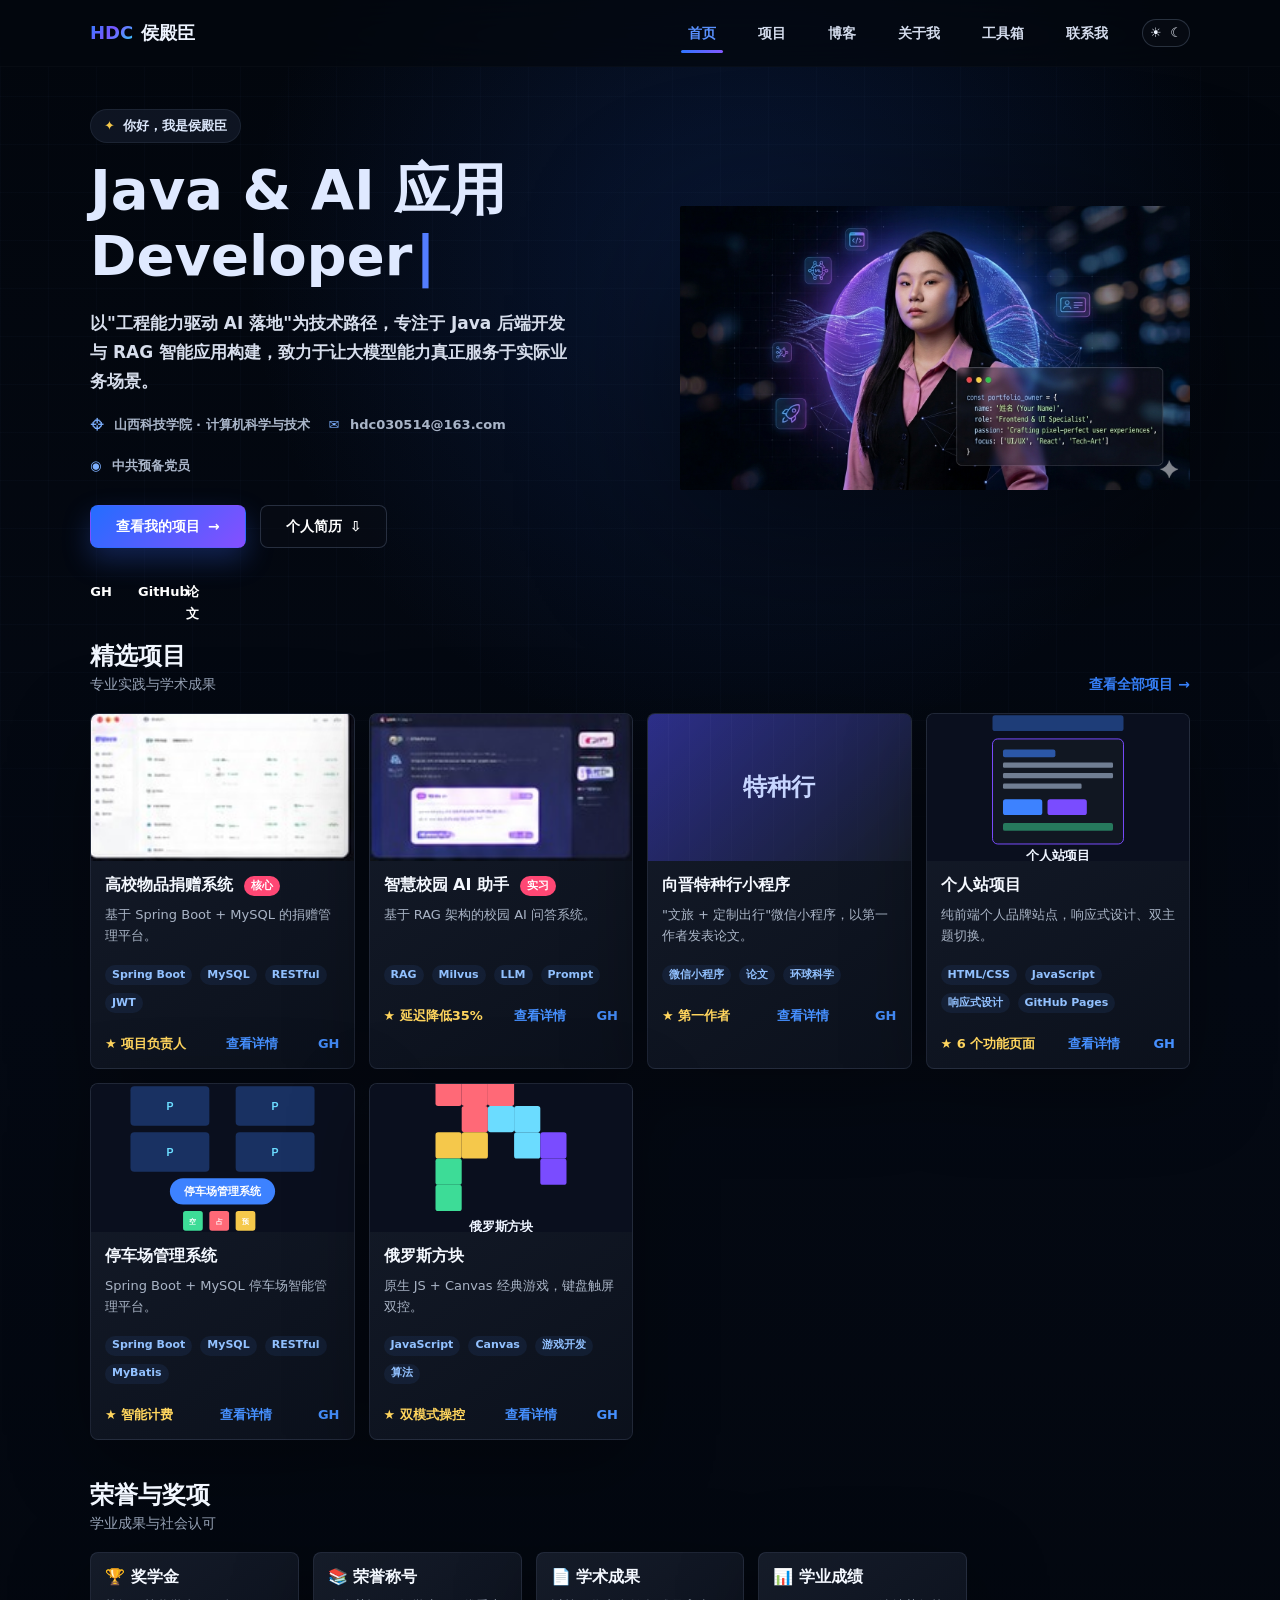
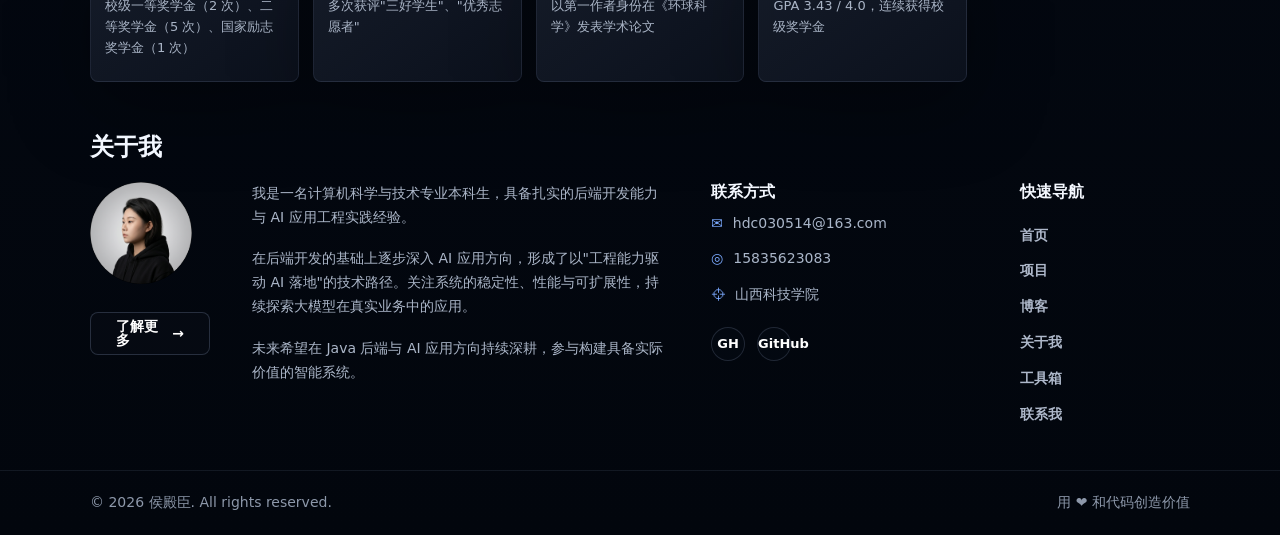
==== commit 49a1d25e: "fix: 修复主页项目排版与图片引用 - 修复 avatar / hero-visual 图片引用（.jpg → .png） - 修复 6 个项目卡片排版：统一为等高的方形小卡片 - 缩短卡片描述保持" ====
--- a/index.html
+++ b/index.html
@@ -58,7 +58,7 @@
           </div>
         </div>
         <div class="hero-art" aria-label="人物主视觉">
-          <img src="assets/hero-visual.jpg" alt="侯殿臣个人形象与代码卡片" />
+          <img src="assets/hero-visual.png" alt="侯殿臣个人形象与代码卡片" />
         </div>
       </section>
 
@@ -75,7 +75,7 @@
             <img src="assets/project-commerce.jpg" alt="高校物品捐赠系统项目界面" />
             <div class="card-body">
               <h3>高校物品捐赠系统 <span class="badge hot">核心</span></h3>
-              <p>基于 Spring Boot + MySQL 的捐赠管理平台，解决校园闲置物品流转效率问题。</p>
+              <p>基于 Spring Boot + MySQL 的捐赠管理平台。</p>
               <div class="tags">
                 <span>Spring Boot</span>
                 <span>MySQL</span>
@@ -93,7 +93,7 @@
             <img src="assets/project-ai.jpg" alt="AI 智能助手项目界面" />
             <div class="card-body">
               <h3>智慧校园 AI 助手 <span class="badge hot">实习</span></h3>
-              <p>基于 RAG 架构的校园 AI 问答系统，实现多源数据语义检索与智能应答。</p>
+              <p>基于 RAG 架构的校园 AI 问答系统。</p>
               <div class="tags">
                 <span>RAG</span>
                 <span>Milvus</span>
@@ -111,7 +111,7 @@
             <div class="placeholder-art">特种行</div>
             <div class="card-body">
               <h3>向晋特种行小程序</h3>
-              <p>"文旅 + 定制出行服务"微信小程序，以第一作者发表学术论文。</p>
+              <p>"文旅 + 定制出行"微信小程序，以第一作者发表论文。</p>
               <div class="tags">
                 <span>微信小程序</span>
                 <span>论文</span>
@@ -123,11 +123,12 @@
               <a href="projects.html#xiangjin">查看详情</a>
               <a href="https://github.com/houdianchen8-tech" aria-label="查看源码">GH</a>
             </div>
-                    <article class="project-card">
+          </article>
+          <article class="project-card">
             <img src="assets/project-site.svg" alt="个人站项目界面" />
             <div class="card-body">
               <h3>个人站项目</h3>
-              <p>基于纯前端技术栈构建的个人品牌站点，响应式设计、双主题切换、SPA 风格路由。</p>
+              <p>纯前端个人品牌站点，响应式设计、双主题切换。</p>
               <div class="tags">
                 <span>HTML/CSS</span>
                 <span>JavaScript</span>
@@ -145,7 +146,7 @@
             <img src="assets/project-parking.svg" alt="停车场管理系统界面" />
             <div class="card-body">
               <h3>停车场管理系统</h3>
-              <p>基于 Spring Boot + MySQL 的停车场智能管理平台，支持车位管理、智能计费与多角色权限。</p>
+              <p>Spring Boot + MySQL 停车场智能管理平台。</p>
               <div class="tags">
                 <span>Spring Boot</span>
                 <span>MySQL</span>
@@ -163,7 +164,7 @@
             <img src="assets/project-tetris.svg" alt="俄罗斯方块游戏界面" />
             <div class="card-body">
               <h3>俄罗斯方块</h3>
-              <p>基于原生 JavaScript + Canvas 的经典俄罗斯方块，支持键盘触屏双控、多档难度与实时计分。</p>
+              <p>原生 JS + Canvas 经典游戏，键盘触屏双控。</p>
               <div class="tags">
                 <span>JavaScript</span>
                 <span>Canvas</span>
@@ -176,10 +177,9 @@
               <a href="tetris-detail.html">查看详情</a>
               <a href="https://github.com/houdianchen8-tech" aria-label="查看源码">GH</a>
             </div>
-          </article></article>
-        </div>
-      </section>
-
+          </article>
+        </div>
+      </section>
       <section class="section container" id="honors">
         <div class="section-head">
           <div>
@@ -219,7 +219,7 @@
         <h2>关于我</h2>
         <div class="about-layout">
           <div class="about-profile">
-            <img src="assets/avatar.jpg" alt="侯殿臣头像" />
+            <img src="assets/avatar.png" alt="侯殿臣头像" />
             <a class="btn btn-ghost" href="about.html">了解更多 <span>→</span></a>
           </div>
           <div class="about-copy">
@@ -266,3 +266,4 @@
 
 
 
+
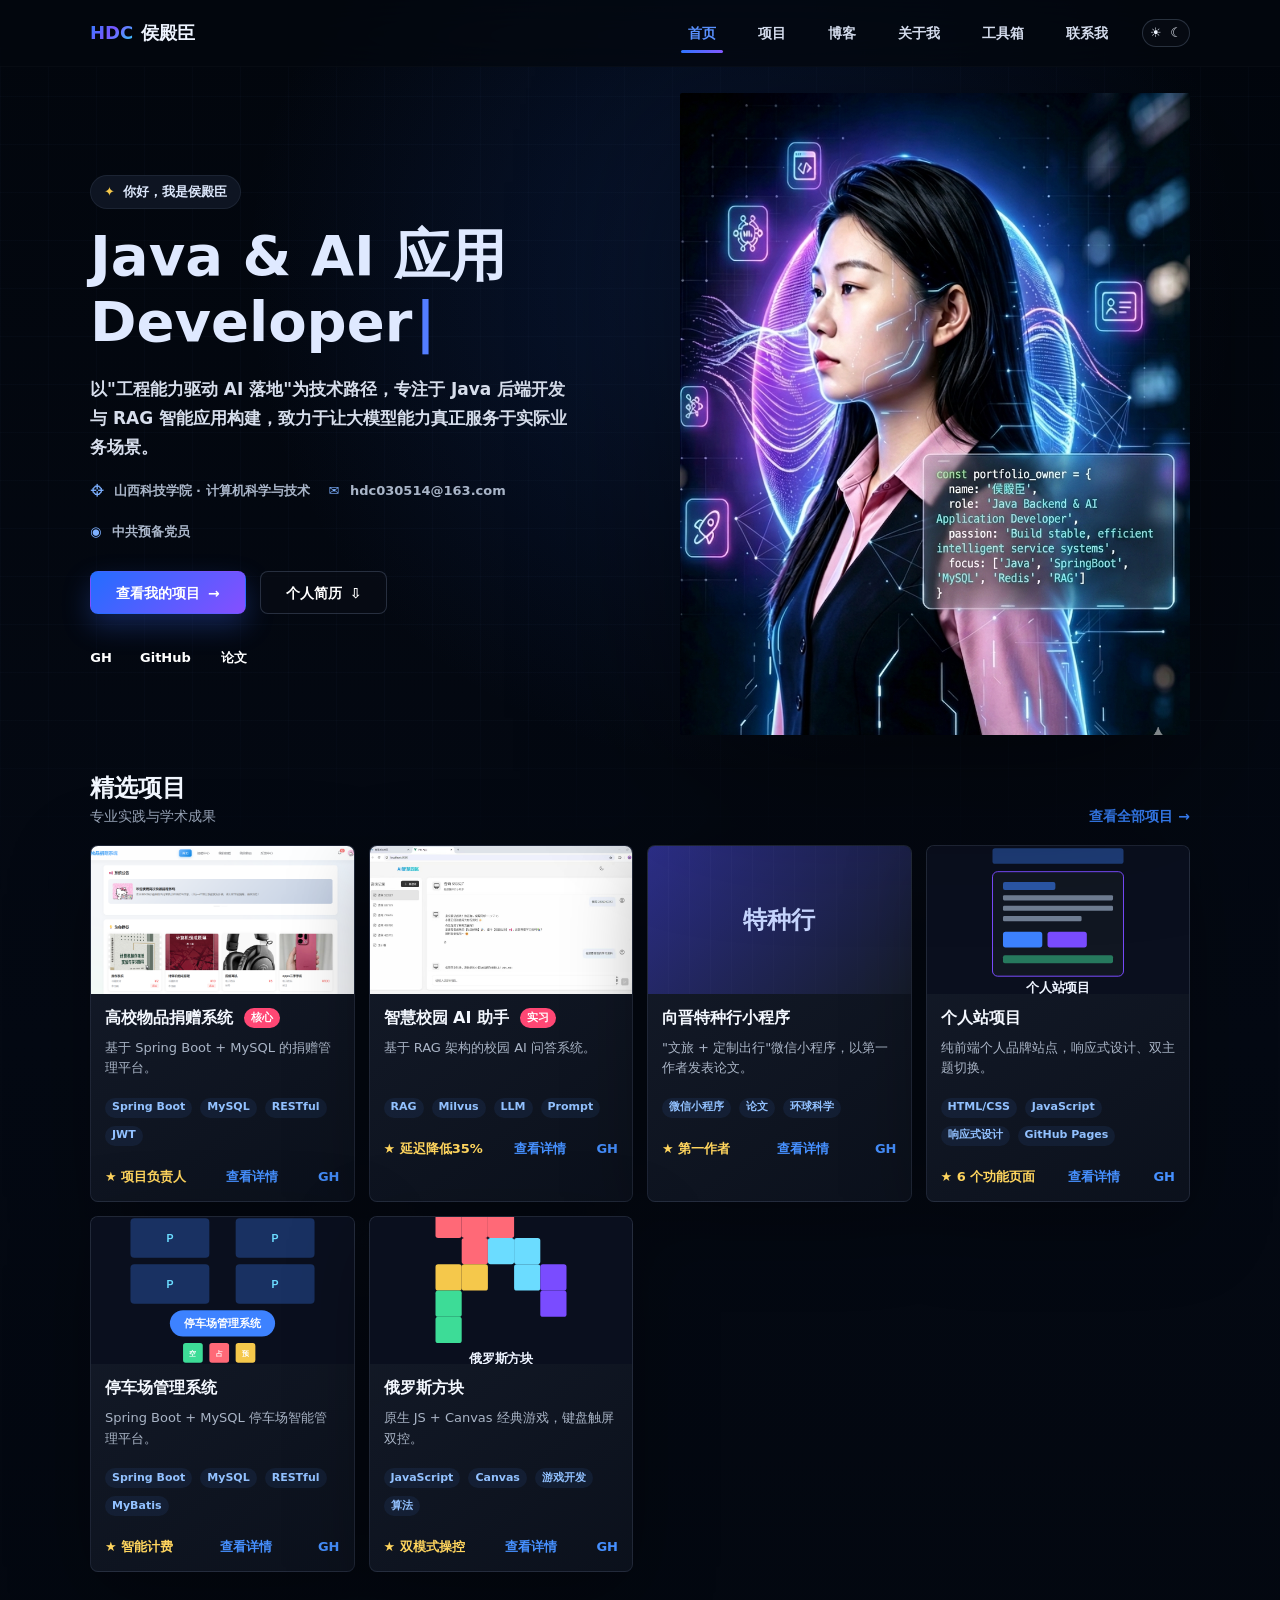
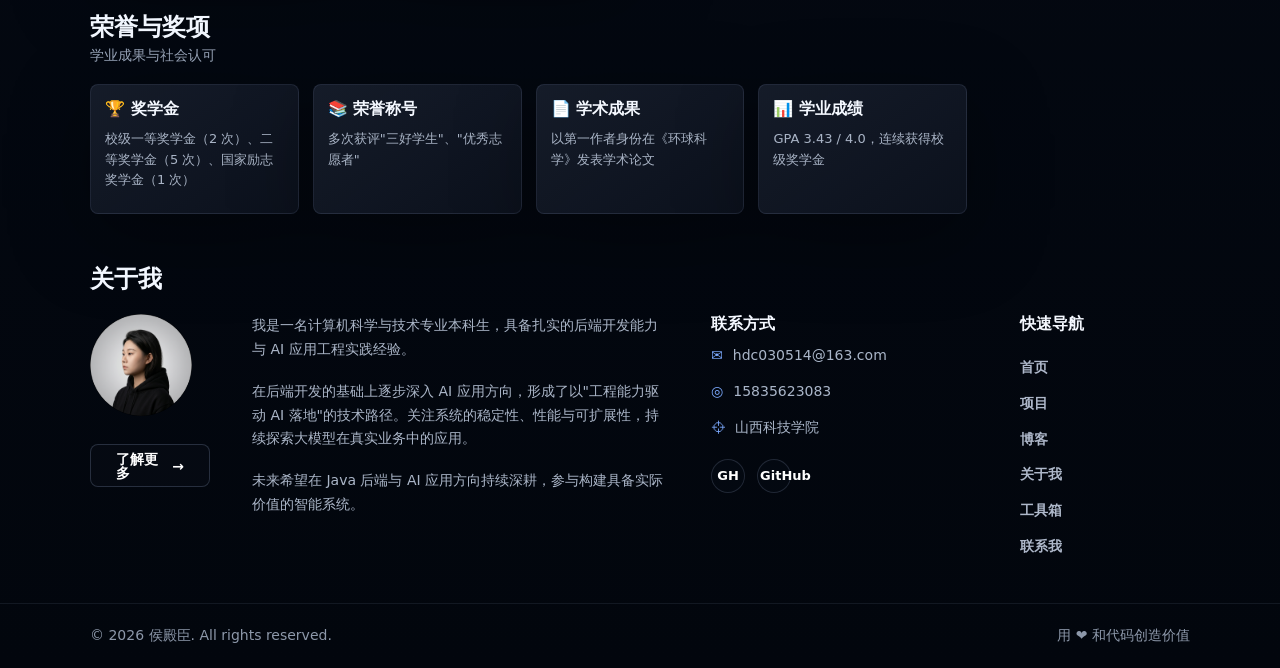
==== commit 2fffc0a3: "fix: 修复商品图片不显示 & 了解更多折行 - project-commerce.jpg → .png（文件实际为PNG格式） - 图片链接加 v 参数强制缓存刷新 - 移动端按钮加 width:" ====
--- a/index.html
+++ b/index.html
@@ -58,7 +58,7 @@
           </div>
         </div>
         <div class="hero-art" aria-label="人物主视觉">
-          <img src="assets/hero-visual.png" alt="侯殿臣个人形象与代码卡片" />
+          <img src="assets/hero-visual.png?v=1781969012" alt="侯殿臣个人形象与代码卡片" />
         </div>
       </section>
 
@@ -72,7 +72,7 @@
         </div>
         <div class="project-grid">
           <article class="project-card">
-            <img src="assets/project-commerce.jpg" alt="高校物品捐赠系统项目界面" />
+            <img src="assets/project-commerce.png?v=1781969012" alt="高校物品捐赠系统项目界面" />
             <div class="card-body">
               <h3>高校物品捐赠系统 <span class="badge hot">核心</span></h3>
               <p>基于 Spring Boot + MySQL 的捐赠管理平台。</p>
@@ -90,7 +90,7 @@
             </div>
           </article>
           <article class="project-card">
-            <img src="assets/project-ai.jpg" alt="AI 智能助手项目界面" />
+            <img src="assets/project-ai.jpg?v=1781969012" alt="AI 智能助手项目界面" />
             <div class="card-body">
               <h3>智慧校园 AI 助手 <span class="badge hot">实习</span></h3>
               <p>基于 RAG 架构的校园 AI 问答系统。</p>
@@ -125,7 +125,7 @@
             </div>
           </article>
           <article class="project-card">
-            <img src="assets/project-site.svg" alt="个人站项目界面" />
+            <img src="assets/project-site.svg?v=1781969012" alt="个人站项目界面" />
             <div class="card-body">
               <h3>个人站项目</h3>
               <p>纯前端个人品牌站点，响应式设计、双主题切换。</p>
@@ -143,7 +143,7 @@
             </div>
           </article>
           <article class="project-card">
-            <img src="assets/project-parking.svg" alt="停车场管理系统界面" />
+            <img src="assets/project-parking.svg?v=1781969012" alt="停车场管理系统界面" />
             <div class="card-body">
               <h3>停车场管理系统</h3>
               <p>Spring Boot + MySQL 停车场智能管理平台。</p>
@@ -161,7 +161,7 @@
             </div>
           </article>
           <article class="project-card">
-            <img src="assets/project-tetris.svg" alt="俄罗斯方块游戏界面" />
+            <img src="assets/project-tetris.svg?v=1781969012" alt="俄罗斯方块游戏界面" />
             <div class="card-body">
               <h3>俄罗斯方块</h3>
               <p>原生 JS + Canvas 经典游戏，键盘触屏双控。</p>
@@ -219,7 +219,7 @@
         <h2>关于我</h2>
         <div class="about-layout">
           <div class="about-profile">
-            <img src="assets/avatar.png" alt="侯殿臣头像" />
+            <img src="assets/avatar.png?v=1781969012" alt="侯殿臣头像" />
             <a class="btn btn-ghost" href="about.html">了解更多 <span>→</span></a>
           </div>
           <div class="about-copy">
@@ -267,3 +267,5 @@
 
 
 
+
+
--- a/css/styles.css
+++ b/css/styles.css
@@ -1,4 +1,4 @@
-:root {
+﻿:root {
   color-scheme: dark;
   --bg: #03070e;
   --bg-soft: #070c15;
@@ -316,6 +316,13 @@
   color: #fff;
   font-size: 13px;
   font-weight: 900;
+  white-space: nowrap;
+}
+
+.social-row a:not(:first-child) {
+  width: auto;
+  min-width: 22px;
+  padding: 0 2px;
 }
 
 .social-row.small {
@@ -906,7 +913,7 @@
 }
 
 .check-list li::before {
-  content: "✓";
+  content: "鉁?;
   margin-right: 10px;
   color: var(--green);
   font-weight: 900;
@@ -1227,7 +1234,36 @@
   align-items: start;
 }
 
-.contact-list {
+.wechat-qr {
+  margin-top: 24px;
+  padding-top: 20px;
+  border-top: 1px solid var(--line);
+  text-align: center;
+}
+
+.wechat-qr h3 {
+  margin: 0 0 12px;
+  font-size: 15px;
+  color: var(--text);
+}
+
+.wechat-qr img {
+  width: 180px;
+  height: 180px;
+  border-radius: 8px;
+  display: inline-block;
+  background: #fff;
+}
+
+.wechat-qr p {
+  margin: 10px 0 0;
+  color: var(--muted);
+  font-size: 13px;
+}
+
+body.light .wechat-qr {
+  border-top-color: rgba(0, 0, 0, 0.08);
+}.contact-list {
   margin-top: 18px;
 }
 
@@ -1555,6 +1591,11 @@
     display: flex;
     align-items: center;
     gap: 18px;
+    flex-wrap: wrap;
+  }
+
+  .about-profile .btn {
+    white-space: nowrap;
   }
 
   .about-profile img {
@@ -1574,7 +1615,32 @@
   .hero h1,
   .page-hero h1,
   .about-hero h1 {
-    font-size: 36px;
+    font-size: 32px;
+  }
+
+  .hero {
+    padding-top: 20px;
+    gap: 6px;
+  }
+
+  .hero-copy {
+    padding-top: 6px;
+  }
+
+  .hero-copy > p {
+    font-size: 14px;
+    margin: 14px 0 14px;
+  }
+
+  .hero-meta {
+    gap: 10px;
+    font-size: 12px;
+    margin: 0 0 20px;
+  }
+
+  .intro-pill {
+    font-size: 12px;
+    padding: 4px 10px;
   }
 
   .hero-meta,
@@ -1583,6 +1649,14 @@
   .section-head {
     align-items: flex-start;
     flex-direction: column;
+  }
+
+  .btn {
+    min-height: 40px;
+    padding: 0 18px;
+    font-size: 13px;
+    white-space: nowrap;
+    width: auto;
   }
 
   .project-grid,
@@ -1596,23 +1670,124 @@
     grid-template-columns: 1fr;
   }
 
+  .project-card > img,
+  .placeholder-art {
+    aspect-ratio: 4 / 3;
+  }
+
+  .card-body {
+    padding: 10px 12px 6px;
+  }
+
+  .card-body h3 {
+    font-size: 14px;
+  }
+
+  .card-body p {
+    min-height: auto;
+    font-size: 12px;
+    margin: 0 0 8px;
+  }
+
+  .feature-card .card-body p {
+    min-height: auto;
+  }
+
+  .card-body .tags {
+    gap: 4px;
+  }
+
+  .card-body .tags span {
+    font-size: 11px;
+    padding: 2px 7px;
+  }
+
+  .card-foot,
+  .metric-line {
+    padding: 8px 12px 10px;
+    font-size: 12px;
+    flex-wrap: wrap;
+  }
+
+  .card-actions {
+    padding: 0 12px 10px;
+  }
+
   .project-detail-hero {
-    padding-top: 44px;
+    padding-top: 32px;
+    gap: 16px;
+  }
+
+  .detail-hero-copy h1 {
+    font-size: 26px;
+  }
+
+  .detail-hero-copy p {
+    font-size: 13px;
+  }
+
+  .detail-stat-grid article {
+    padding: 14px;
+  }
+
+  .detail-stat-grid strong {
+    font-size: 22px;
   }
 
   .assistant-console {
     position: static;
     width: 100%;
-    margin-top: 14px;
+    margin-top: 10px;
   }
 
   .architecture-flow {
     grid-template-columns: 1fr;
+  }
+
+  .detail-layout {
+    gap: 20px;
+  }
+
+  .content-panel,
+  .side-panel {
+    padding: 16px;
+  }
+
+  .content-panel h2,
+  .side-panel h3 {
+    font-size: 16px;
+  }
+
+  .content-panel p,
+  .side-panel p {
+    font-size: 13px;
+  }
+
+  .section {
+    padding: 28px 0;
+  }
+
+  .page-hero h1 {
+    font-size: 26px;
+  }
+
+  .page-hero p {
+    font-size: 13px;
   }
 
   .cta-band {
     align-items: flex-start;
     flex-direction: column;
+    padding: 20px;
+    gap: 14px;
+  }
+
+  .cta-band h2 {
+    font-size: 16px;
+  }
+
+  .cta-band p {
+    font-size: 13px;
   }
 
   .article-row {
@@ -1639,4 +1814,70 @@
   .social-row {
     gap: 18px;
   }
-}
+
+  .timeline {
+    gap: 12px;
+  }
+
+  .footer-inner {
+    gap: 8px;
+    font-size: 12px;
+    text-align: center;
+  }
+}
+
+@media (max-width: 420px) {
+  :root {
+    --container: min(100% - 16px, 380px);
+  }
+
+  .hero h1,
+  .page-hero h1,
+  .about-hero h1 {
+    font-size: 26px;
+  }
+
+  .hero-copy > p {
+    font-size: 13px;
+  }
+
+  .project-card > img,
+  .placeholder-art {
+    aspect-ratio: 16 / 10;
+  }
+
+  .card-body {
+    padding: 8px 10px 4px;
+  }
+
+  .card-body h3 {
+    font-size: 13px;
+  }
+
+  .card-body p {
+    font-size: 11px;
+  }
+
+  .card-foot,
+  .metric-line {
+    padding: 6px 10px 8px;
+    font-size: 11px;
+  }
+
+  .btn {
+    width: auto;
+    white-space: nowrap;
+  }
+
+  .detail-hero-copy h1 {
+    font-size: 22px;
+  }
+
+  .page-hero h1 {
+    font-size: 22px;
+  }
+}
+
+
+
+
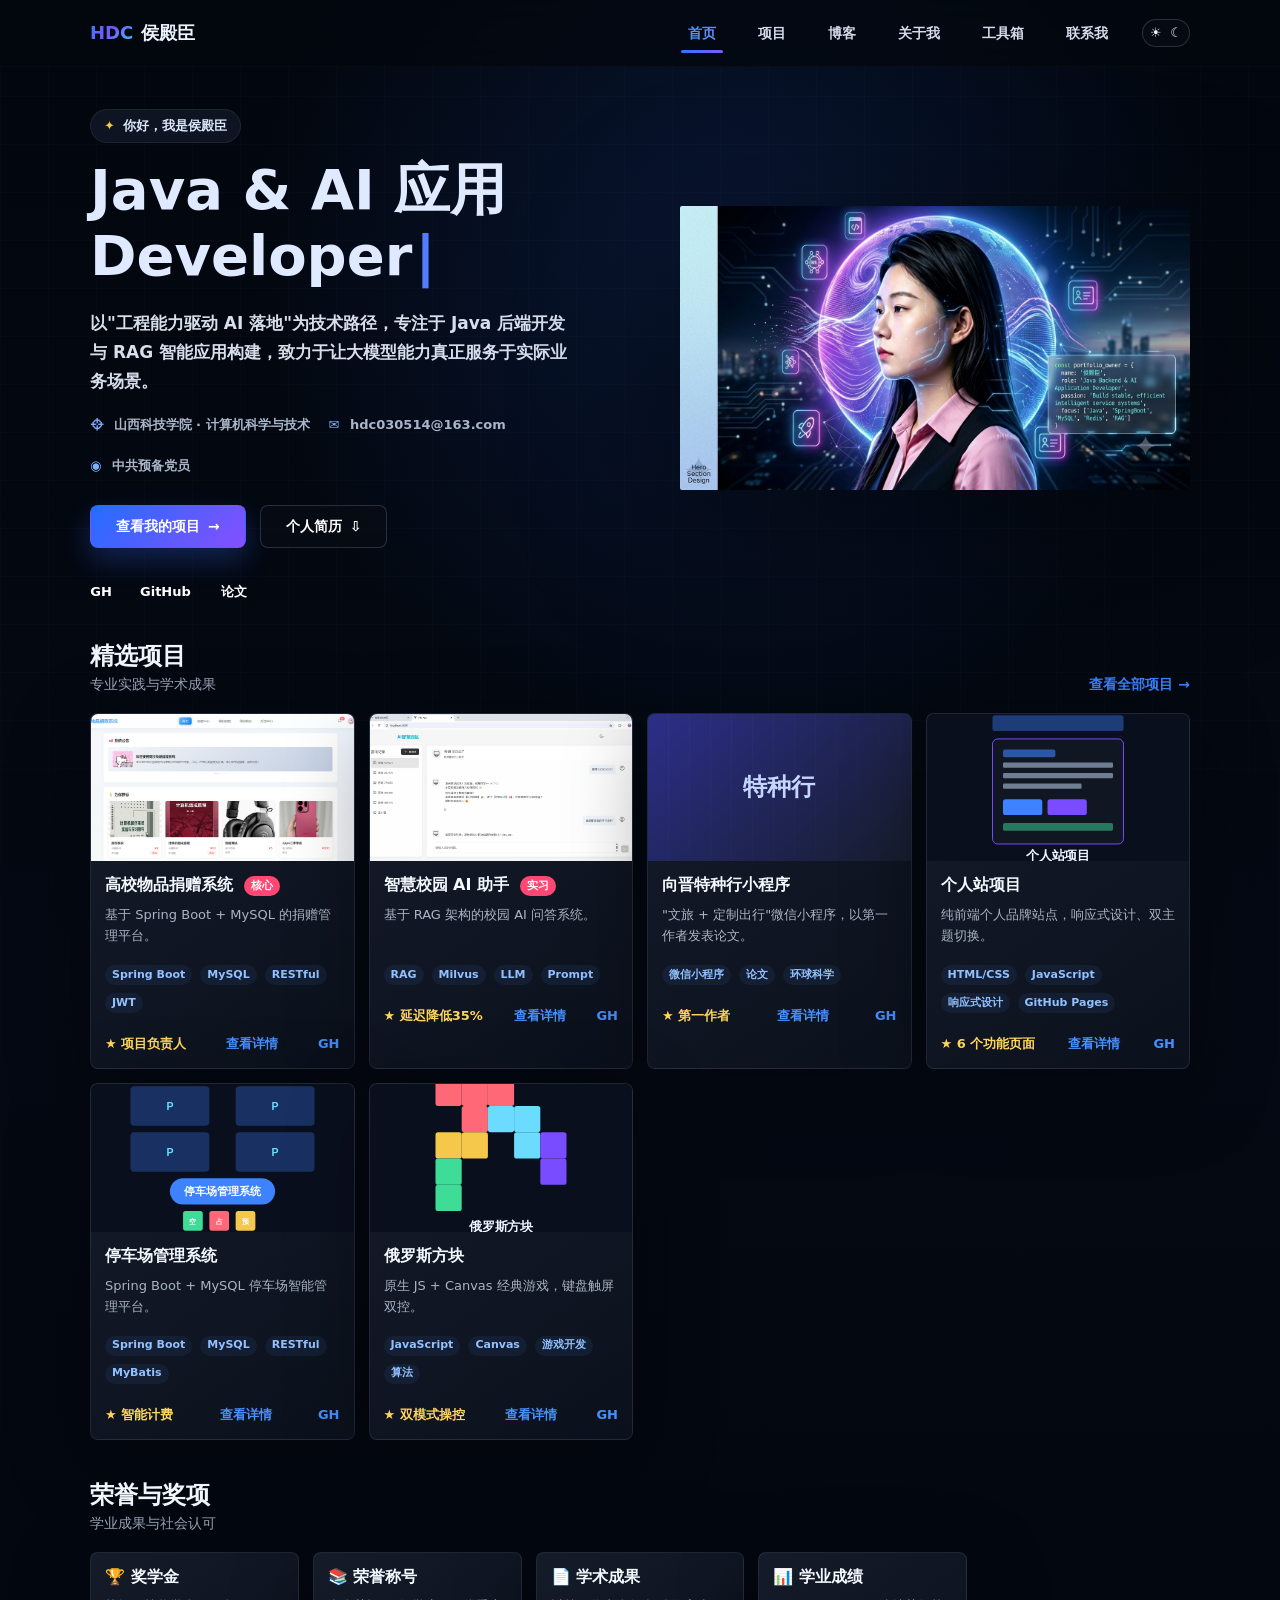
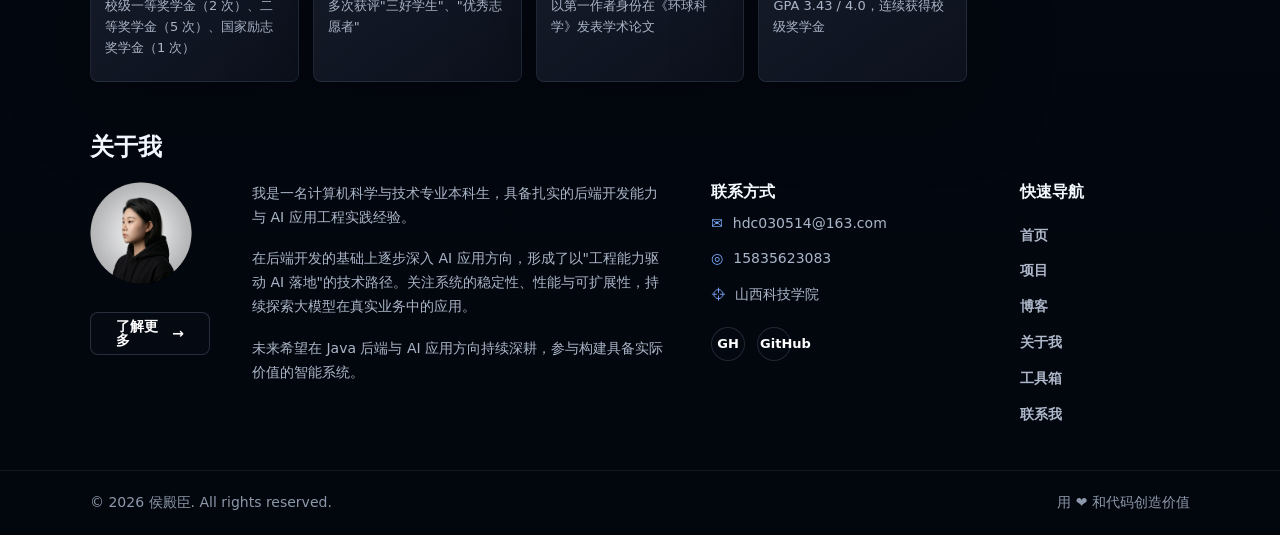
==== commit 8d67c903: "feat: 重写捐赠系统 & AI助手详情页 + 了解更多折行修复 - donation-detail.html 按模板重写（9个板块） - ai-assistant.html 按模板重写（9个板块）" ====
--- a/index.html
+++ b/index.html
@@ -58,7 +58,7 @@
           </div>
         </div>
         <div class="hero-art" aria-label="人物主视觉">
-          <img src="assets/hero-visual.png?v=1781969012" alt="侯殿臣个人形象与代码卡片" />
+          <img src="assets/hero-visual.png?v=1781969786" alt="侯殿臣个人形象与代码卡片" />
         </div>
       </section>
 
@@ -269,3 +269,5 @@
 
 
 
+
+
--- a/css/styles.css
+++ b/css/styles.css
@@ -1805,7 +1805,18 @@
     grid-column: auto;
   }
 
-  .about-profile,
+  .about-profile {
+    display: flex;
+    flex-direction: column;
+    align-items: flex-start;
+    gap: 14px;
+  }
+
+  .about-profile .btn {
+    width: auto;
+    white-space: nowrap;
+  }
+
   .quick-nav {
     display: grid;
     grid-template-columns: 1fr;
@@ -1881,3 +1892,4 @@
 
 
 
+
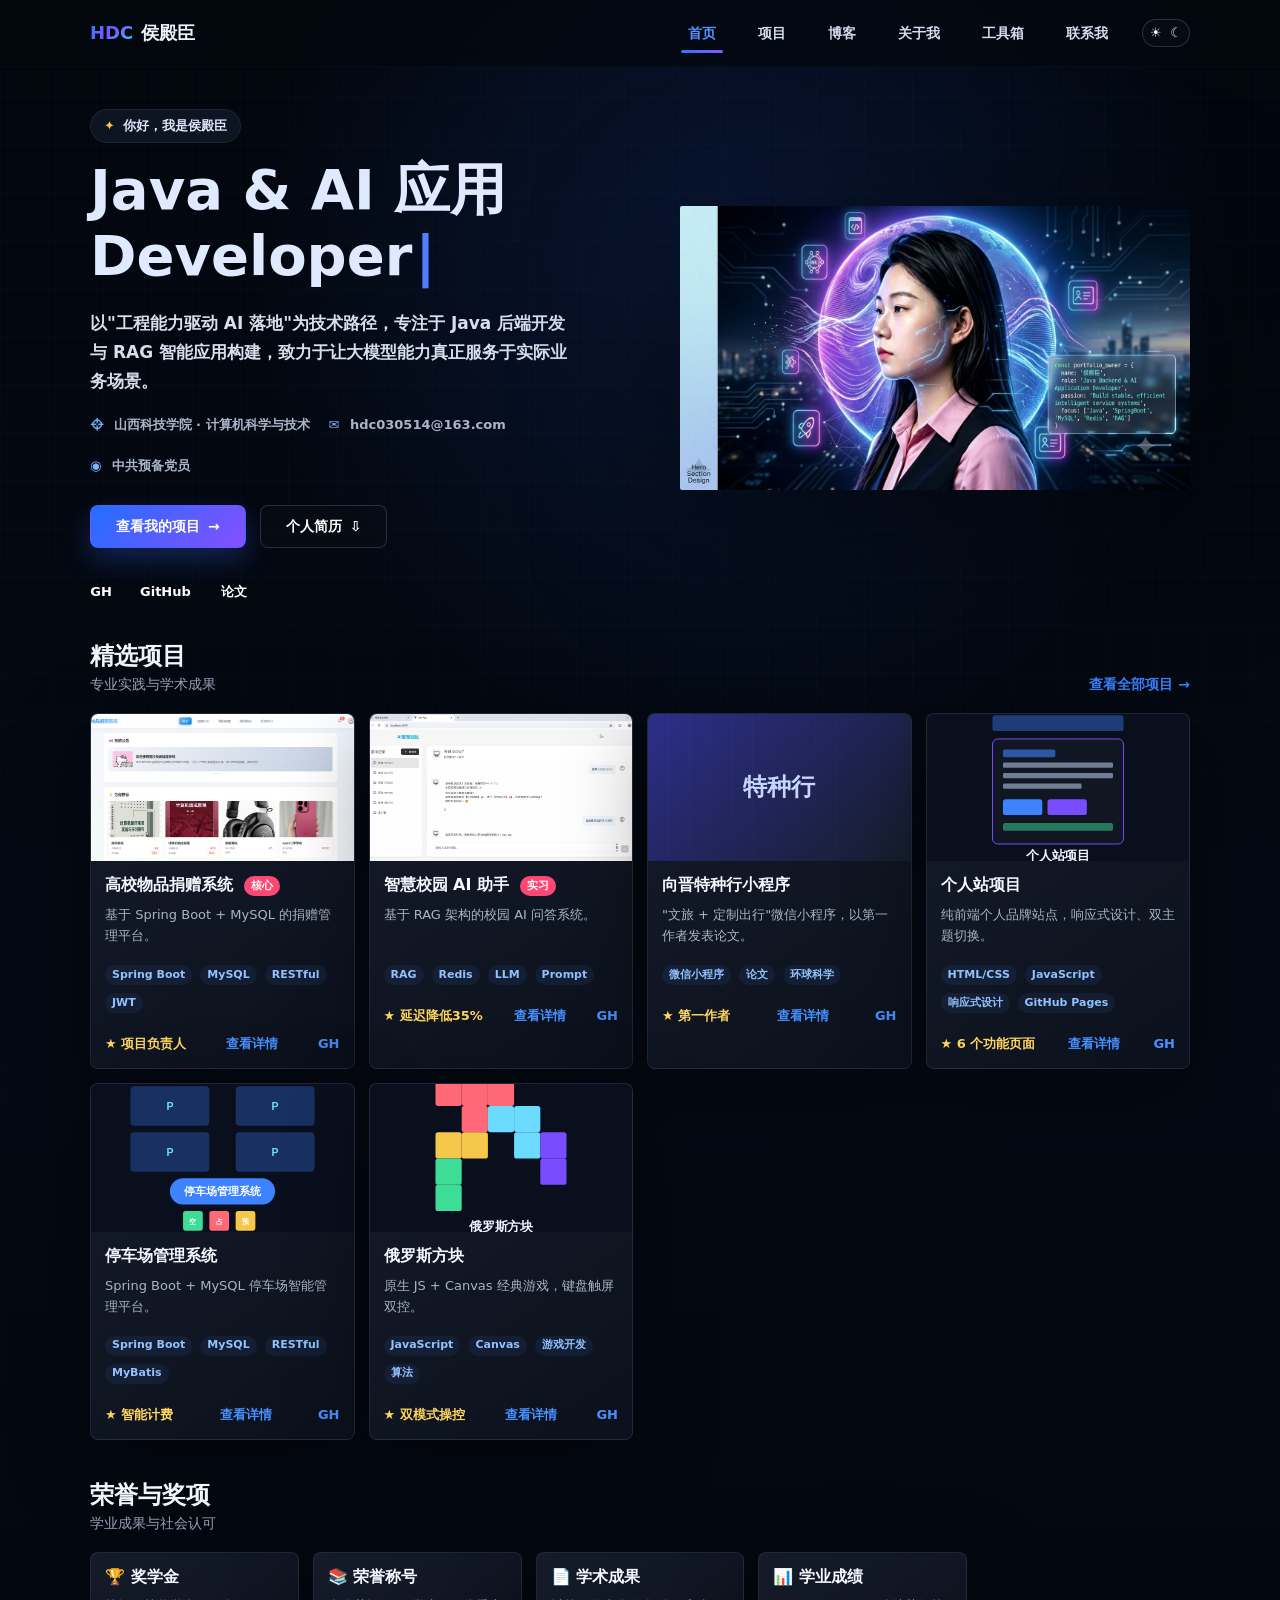
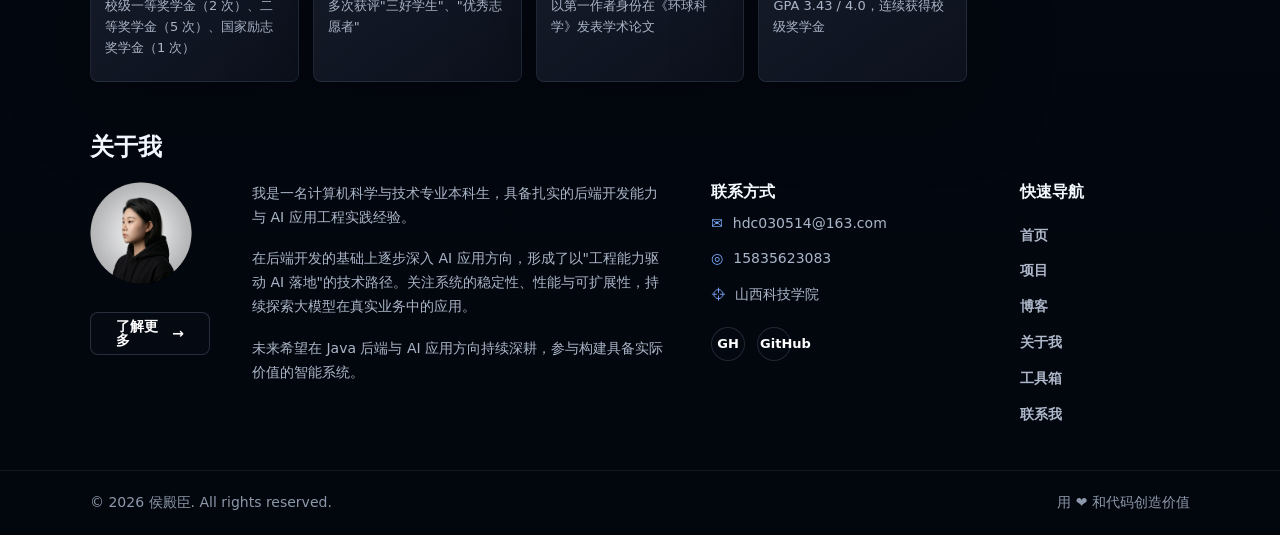
==== commit 08c72d4a: "fix: AI助手向量库更换为 Redis" ====
--- a/index.html
+++ b/index.html
@@ -96,7 +96,7 @@
               <p>基于 RAG 架构的校园 AI 问答系统。</p>
               <div class="tags">
                 <span>RAG</span>
-                <span>Milvus</span>
+                <span>Redis</span>
                 <span>LLM</span>
                 <span>Prompt</span>
               </div>
@@ -271,3 +271,4 @@
 
 
 
+
--- a/css/styles.css
+++ b/css/styles.css
@@ -1807,14 +1807,23 @@
 
   .about-profile {
     display: flex;
-    flex-direction: column;
-    align-items: flex-start;
+    flex-direction: row;
+    flex-wrap: wrap;
+    align-items: center;
     gap: 14px;
   }
 
+  .about-profile img {
+    width: 80px;
+    height: 80px;
+    flex-shrink: 0;
+  }
+
   .about-profile .btn {
+    flex-shrink: 0;
+    white-space: nowrap !important;
     width: auto;
-    white-space: nowrap;
+    min-width: 0;
   }
 
   .quick-nav {
@@ -1893,3 +1902,4 @@
 
 
 
+
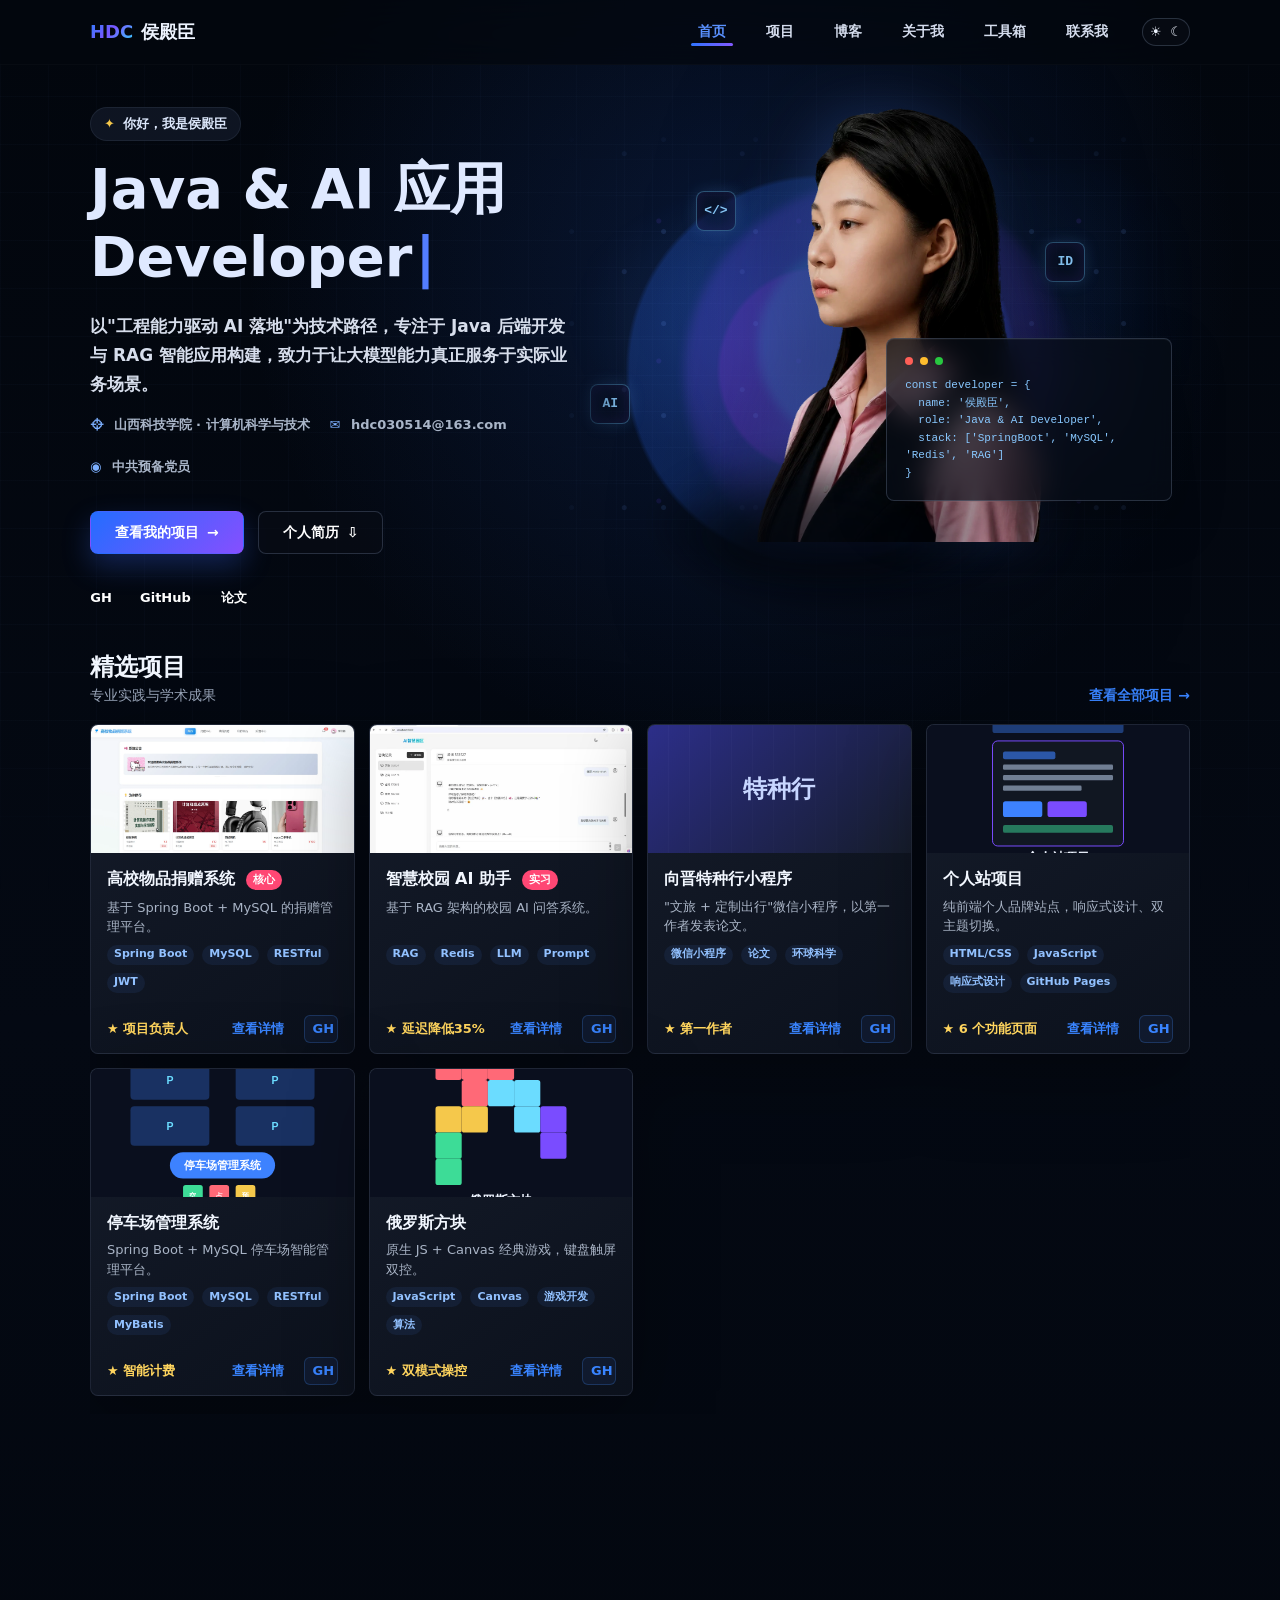
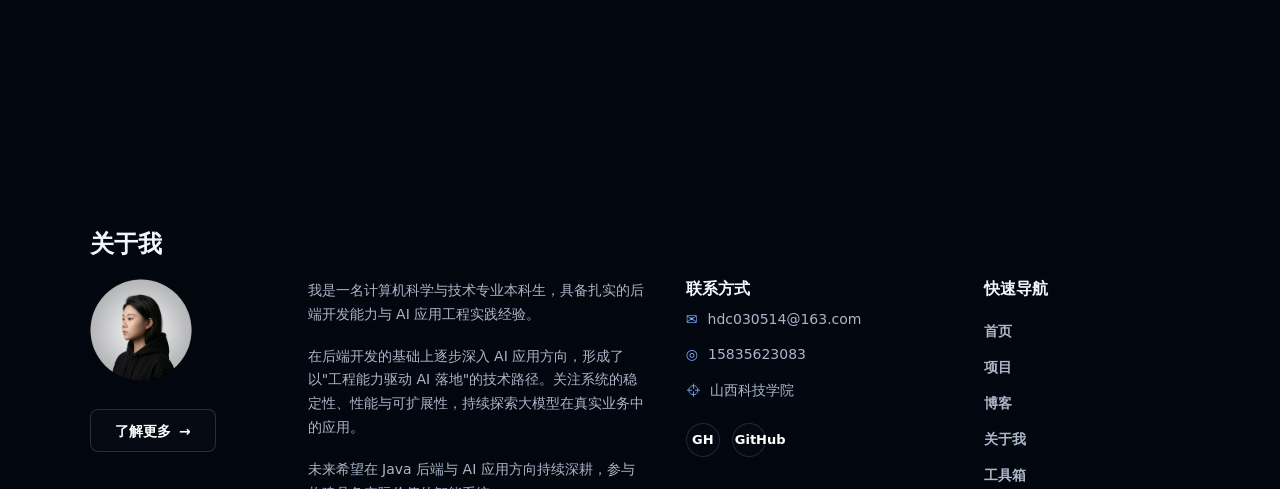
==== commit aa987165: "feat: 替换为全新个人站代码（webp图片、优化内容）" ====
--- a/index.html
+++ b/index.html
@@ -1,13 +1,15 @@
-﻿<!doctype html>
+<!doctype html>
 <html lang="zh-CN">
   <head>
     <meta charset="utf-8" />
     <meta name="viewport" content="width=device-width, initial-scale=1" />
     <title>侯殿臣 | Java & AI 应用开发</title>
     <meta name="description" content="侯殿臣的个人网站，展示 Java 后端开发、RAG 智能助手、高校捐赠系统、停车场管理、俄罗斯方块等项目和学术成果。" />
-    <link rel="stylesheet" href="css/styles.css" />
+    <link rel="stylesheet" href="css/styles.css?v=1782055001" />
+    <link rel="preload" as="image" href="assets/avatar-professional-cutout-soft.webp?v=1782054501" type="image/webp" fetchpriority="high" />
   </head>
   <body data-page="home">
+    <a class="skip-link" href="#main-content">跳到主要内容</a>
     <header class="site-header">
       <div class="container header-inner">
         <a class="brand" href="index.html" aria-label="侯殿臣首页">
@@ -18,20 +20,22 @@
           <span></span><span></span>
         </button>
         <nav class="nav-links" aria-label="主导航">
-          <a href="index.html" data-nav="home">首页</a>
-          <a href="projects.html" data-nav="projects">项目</a>
-          <a href="blog.html" data-nav="blog">博客</a>
-          <a href="about.html" data-nav="about">关于我</a>
-          <a href="toolbox.html" data-nav="toolbox">工具箱</a>
-          <a href="contact.html" data-nav="contact">联系我</a>
+          <ul class="nav-list">
+            <li><a href="index.html" data-nav="home">首页</a></li>
+            <li><a href="projects.html" data-nav="projects">项目</a></li>
+            <li><a href="blog.html" data-nav="blog">博客</a></li>
+            <li><a href="about.html" data-nav="about">关于我</a></li>
+            <li><a href="toolbox.html" data-nav="toolbox">工具箱</a></li>
+            <li><a href="contact.html" data-nav="contact">联系我</a></li>
+          </ul>
         </nav>
-        <button class="theme-toggle" type="button" aria-label="切换主题">
+        <button class="theme-toggle" type="button" aria-label="切换主题" aria-pressed="false">
           <span>☀</span><span>☾</span>
         </button>
       </div>
     </header>
 
-    <main>
+    <main id="main-content">
       <section class="hero container">
         <div class="hero-copy">
           <div class="intro-pill">
@@ -58,21 +62,34 @@
           </div>
         </div>
         <div class="hero-art" aria-label="人物主视觉">
-          <img src="assets/hero-visual.png?v=1781969786" alt="侯殿臣个人形象与代码卡片" />
+          <div class="hero-scene" aria-hidden="true">
+            <span class="hero-tech-icon hero-tech-icon-code">&lt;/&gt;</span>
+            <span class="hero-tech-icon hero-tech-icon-ai">AI</span>
+            <span class="hero-tech-icon hero-tech-icon-user">ID</span>
+          </div>
+          <div class="hero-code-card" aria-hidden="true">
+            <div class="console-dots"><span></span><span></span><span></span></div>
+            <pre><code>const developer = {
+  name: '侯殿臣',
+  role: 'Java &amp; AI Developer',
+  stack: ['SpringBoot', 'MySQL', 'Redis', 'RAG']
+}</code></pre>
+          </div>
+          <img class="hero-person" src="assets/avatar-professional-cutout-soft.webp?v=1782054501" alt="侯殿臣职业形象" width="818" height="1147" decoding="sync" loading="eager" fetchpriority="high" />
         </div>
       </section>
 
       <section class="section container" id="projects">
-        <div class="section-head">
+        <header class="section-head">
           <div>
             <h2>精选项目</h2>
             <p>专业实践与学术成果</p>
           </div>
           <a class="text-link" href="projects.html">查看全部项目 →</a>
-        </div>
+        </header>
         <div class="project-grid">
           <article class="project-card">
-            <img src="assets/project-commerce.png?v=1781969012" alt="高校物品捐赠系统项目界面" />
+            <img src="assets/project-commerce.webp?v=1781969012" alt="高校物品捐赠系统项目界面" width="1920" height="910" decoding="async" loading="lazy" />
             <div class="card-body">
               <h3>高校物品捐赠系统 <span class="badge hot">核心</span></h3>
               <p>基于 Spring Boot + MySQL 的捐赠管理平台。</p>
@@ -90,7 +107,7 @@
             </div>
           </article>
           <article class="project-card">
-            <img src="assets/project-ai.jpg?v=1781969012" alt="AI 智能助手项目界面" />
+            <img src="assets/project-ai.webp?v=1781969012" alt="AI 智能助手项目界面" width="1920" height="1020" decoding="async" loading="lazy" />
             <div class="card-body">
               <h3>智慧校园 AI 助手 <span class="badge hot">实习</span></h3>
               <p>基于 RAG 架构的校园 AI 问答系统。</p>
@@ -125,7 +142,7 @@
             </div>
           </article>
           <article class="project-card">
-            <img src="assets/project-site.svg?v=1781969012" alt="个人站项目界面" />
+            <img src="assets/project-site.svg?v=1781969012" alt="个人站项目界面" width="400" height="300" decoding="async" loading="lazy" />
             <div class="card-body">
               <h3>个人站项目</h3>
               <p>纯前端个人品牌站点，响应式设计、双主题切换。</p>
@@ -143,7 +160,7 @@
             </div>
           </article>
           <article class="project-card">
-            <img src="assets/project-parking.svg?v=1781969012" alt="停车场管理系统界面" />
+            <img src="assets/project-parking.svg?v=1781969012" alt="停车场管理系统界面" width="400" height="300" decoding="async" loading="lazy" />
             <div class="card-body">
               <h3>停车场管理系统</h3>
               <p>Spring Boot + MySQL 停车场智能管理平台。</p>
@@ -161,7 +178,7 @@
             </div>
           </article>
           <article class="project-card">
-            <img src="assets/project-tetris.svg?v=1781969012" alt="俄罗斯方块游戏界面" />
+            <img src="assets/project-tetris.svg?v=1781969012" alt="俄罗斯方块游戏界面" width="400" height="300" decoding="async" loading="lazy" />
             <div class="card-body">
               <h3>俄罗斯方块</h3>
               <p>原生 JS + Canvas 经典游戏，键盘触屏双控。</p>
@@ -181,12 +198,12 @@
         </div>
       </section>
       <section class="section container" id="honors">
-        <div class="section-head">
+        <header class="section-head">
           <div>
             <h2>荣誉与奖项</h2>
             <p>学业成果与社会认可</p>
           </div>
-        </div>
+        </header>
         <div class="stack-grid">
           <article class="project-card">
             <div class="card-body">
@@ -219,7 +236,7 @@
         <h2>关于我</h2>
         <div class="about-layout">
           <div class="about-profile">
-            <img src="assets/avatar.png?v=1781969012" alt="侯殿臣头像" />
+            <img src="assets/avatar.webp?v=1781969012" alt="侯殿臣头像" width="1024" height="1024" decoding="async" loading="lazy" />
             <a class="btn btn-ghost" href="about.html">了解更多 <span>→</span></a>
           </div>
           <div class="about-copy">
@@ -259,7 +276,7 @@
       </div>
     </footer>
 
-    <script src="js/main.js"></script>
+    <script src="js/main.js" defer></script>
   </body>
 </html>
 
--- a/css/styles.css
+++ b/css/styles.css
@@ -4,11 +4,19 @@
   --bg-soft: #070c15;
   --panel: rgba(17, 23, 34, 0.86);
   --panel-strong: #111722;
+  --surface-card: linear-gradient(145deg, rgba(22, 29, 43, 0.95), rgba(12, 18, 29, 0.92));
+  --surface-card-light: rgba(255, 255, 255, 0.9);
   --line: rgba(122, 139, 171, 0.16);
   --line-strong: rgba(139, 157, 190, 0.26);
   --text: #eef4ff;
   --muted: #9aa6ba;
   --muted-2: #707e93;
+  --heading: #f2f7ff;
+  --copy: #a9b4c6;
+  --link: #3984ff;
+  --tag-text: #92c1ff;
+  --tag-bg: rgba(60, 105, 175, 0.13);
+  --card-meta: #99a8bd;
   --blue: #3d82ff;
   --cyan: #6bdcff;
   --violet: #7a4cff;
@@ -16,8 +24,39 @@
   --yellow: #f5c84b;
   --red: #ff6977;
   --shadow: 0 22px 80px rgba(0, 0, 0, 0.34);
+  --shadow-soft: 0 14px 42px rgba(0, 0, 0, 0.22);
   --radius: 8px;
+  --radius-sm: 6px;
+  --radius-pill: 999px;
   --container: min(100% - 160px, 1100px);
+  --space-1: 4px;
+  --space-2: 8px;
+  --space-3: 12px;
+  --space-4: 16px;
+  --space-5: 20px;
+  --space-6: 24px;
+  --space-7: 32px;
+  --space-8: 40px;
+  --space-9: 56px;
+  --text-xs: 12px;
+  --text-sm: 13px;
+  --text-base: 14px;
+  --text-md: 16px;
+  --text-lg: 17px;
+  --text-xl: 21px;
+  --text-section: 24px;
+  --text-title: clamp(40px, 5vw, 56px);
+  --leading-tight: 1.22;
+  --leading-normal: 1.5;
+  --leading-relaxed: 1.7;
+  --grid-gap: 18px;
+  --grid-gap-sm: 14px;
+  --section-y: 32px;
+  --section-y-compact: 18px;
+  --card-pad: 22px;
+  --card-pad-sm: 16px;
+  --field-height: 43px;
+  --motion-fast: 0.2s ease;
   font-family: Inter, ui-sans-serif, system-ui, -apple-system, BlinkMacSystemFont, "Segoe UI", "Microsoft YaHei", sans-serif;
 }
 
@@ -27,17 +66,19 @@
 
 html {
   scroll-behavior: smooth;
+  text-size-adjust: 100%;
 }
 
 body {
+  overflow-x: hidden;
   min-width: 320px;
   margin: 0;
   color: var(--text);
   background:
     radial-gradient(circle at 58% 12%, rgba(31, 80, 186, 0.22), transparent 31rem),
     linear-gradient(180deg, #02060d 0%, #040913 46%, #02060d 100%);
-  font-size: 14px;
-  line-height: 1.7;
+  font-size: var(--text-base);
+  line-height: var(--leading-relaxed);
 }
 
 body::before {
@@ -58,9 +99,15 @@
   text-decoration: none;
 }
 
+:focus-visible {
+  outline: 3px solid rgba(79, 143, 255, 0.65);
+  outline-offset: 3px;
+}
+
 img {
   display: block;
   max-width: 100%;
+  height: auto;
 }
 
 button,
@@ -73,6 +120,49 @@
 .container {
   width: var(--container);
   margin: 0 auto;
+}
+
+.grid {
+  display: grid;
+  gap: var(--grid-gap);
+}
+
+.grid-2 {
+  grid-template-columns: repeat(2, minmax(0, 1fr));
+}
+
+.grid-3 {
+  grid-template-columns: repeat(3, minmax(0, 1fr));
+}
+
+.grid-4 {
+  grid-template-columns: repeat(4, minmax(0, 1fr));
+}
+
+.card,
+.field-panel {
+  min-width: 0;
+  border: 1px solid var(--line);
+  border-radius: var(--radius);
+  background: var(--surface-card);
+  box-shadow: var(--shadow);
+}
+
+.skip-link {
+  position: fixed;
+  left: var(--space-4);
+  top: var(--space-4);
+  z-index: 100;
+  padding: var(--space-2) var(--space-3);
+  border-radius: var(--radius-sm);
+  color: #fff;
+  background: #246dff;
+  font-weight: 800;
+  transform: translateY(-150%);
+}
+
+.skip-link:focus-visible {
+  transform: translateY(0);
 }
 
 .site-header {
@@ -110,20 +200,30 @@
 }
 
 .nav-links {
+  flex: 1 1 auto;
+  color: #d4dced;
+  font-size: var(--text-base);
+  font-weight: 700;
+}
+
+.nav-list {
   display: flex;
   justify-content: flex-end;
   align-items: center;
-  gap: 42px;
-  flex: 1 1 auto;
-  color: #d4dced;
-  font-size: 14px;
-  font-weight: 700;
+  gap: var(--space-8);
+  margin: 0;
+  padding: 0;
+  list-style: none;
+}
+
+.nav-list li {
+  margin: 0;
 }
 
 .nav-links a {
   position: relative;
   padding: 22px 0 20px;
-  transition: color 0.2s ease;
+  transition: color var(--motion-fast);
 }
 
 .nav-links a:hover,
@@ -179,6 +279,7 @@
 }
 
 .hero {
+  position: relative;
   display: grid;
   grid-template-columns: minmax(0, 0.92fr) minmax(390px, 1.08fr);
   align-items: center;
@@ -188,6 +289,8 @@
 }
 
 .hero-copy {
+  position: relative;
+  z-index: 3;
   padding-top: 16px;
 }
 
@@ -212,12 +315,31 @@
 .hero h1,
 .page-hero h1,
 .about-hero h1 {
+  max-width: 100%;
   margin: 0;
   color: #dfe9ff;
-  font-size: clamp(40px, 5vw, 56px);
-  line-height: 1.18;
+  font-size: var(--text-title);
+  line-height: var(--leading-tight);
   letter-spacing: 0;
+  overflow-wrap: anywhere;
   text-wrap: balance;
+}
+
+.hero-copy > p,
+.page-hero p,
+.about-hero p,
+.detail-hero-copy p,
+.content-panel p,
+.card-body p,
+.detail-panel p,
+.phase-list p,
+.cta-band p,
+.flow-node p,
+.donation-metric p,
+.status-step p,
+.skill-group p,
+.roadmap-item p {
+  overflow-wrap: anywhere;
 }
 
 .cursor {
@@ -235,21 +357,21 @@
 
 .hero-copy > p {
   max-width: 490px;
-  margin: 20px 0 18px;
+  margin: var(--space-5) 0 var(--space-4);
   color: #d7deec;
-  font-size: 17px;
+  font-size: var(--text-lg);
   font-weight: 700;
 }
 
 .hero-meta {
   display: flex;
   flex-wrap: wrap;
-  gap: 19px;
-  margin: 0 0 28px;
+  gap: var(--space-5);
+  margin: 0 0 var(--space-7);
   padding: 0;
   color: #a9b5c8;
   list-style: none;
-  font-size: 13px;
+  font-size: var(--text-sm);
   font-weight: 700;
 }
 
@@ -262,25 +384,32 @@
   display: flex;
   flex-wrap: wrap;
   align-items: center;
-  gap: 14px;
+  gap: var(--grid-gap-sm);
 }
 
 .btn {
   display: inline-flex;
+  flex: 0 0 auto;
   align-items: center;
   justify-content: center;
   gap: 8px;
-  min-height: 43px;
-  padding: 0 25px;
+  min-height: var(--field-height);
+  padding: 0 var(--space-6);
   border: 1px solid transparent;
   border-radius: var(--radius);
   color: #fff;
   font-weight: 800;
   line-height: 1;
+  white-space: nowrap;
+  word-break: keep-all;
   transition:
-    border-color 0.2s ease,
-    background 0.2s ease,
-    transform 0.2s ease;
+    border-color var(--motion-fast),
+    background var(--motion-fast),
+    transform var(--motion-fast);
+}
+
+.btn span {
+  flex: 0 0 auto;
 }
 
 .btn:hover {
@@ -340,32 +469,185 @@
 
 .hero-art {
   position: relative;
+  isolation: isolate;
+  min-height: 410px;
+  margin-left: -18px;
   min-width: 0;
-}
-
-.hero-art img {
-  width: 100%;
-  max-width: 510px;
-  margin-left: auto;
-  border-radius: 2px;
-  object-fit: cover;
-  filter: drop-shadow(0 36px 80px rgba(0, 0, 0, 0.48));
+  overflow: visible;
+}
+
+.hero-art::before,
+.hero-art::after {
+  position: absolute;
+  content: "";
+  pointer-events: none;
+}
+
+.hero-art::before {
+  left: 15%;
+  top: 9%;
+  z-index: 1;
+  width: min(43vw, 388px);
+  aspect-ratio: 1;
+  border-radius: 50%;
+  background:
+    radial-gradient(circle at 45% 42%, rgba(90, 145, 255, 0.36) 0 32%, rgba(116, 70, 255, 0.24) 33% 55%, transparent 70%);
+  filter: blur(5px);
+  opacity: 0.86;
+}
+
+.hero-art::after {
+  left: 11%;
+  bottom: -8%;
+  z-index: 3;
+  width: 58%;
+  height: 34%;
+  border-radius: 50%;
+  background:
+    radial-gradient(ellipse at 46% 74%, rgba(2, 6, 13, 0.82) 0 32%, rgba(2, 7, 15, 0.48) 48%, transparent 72%);
+  filter: blur(14px);
+  opacity: 0.92;
+}
+
+.hero-scene {
+  position: absolute;
+  inset: -22px -14px -26px -50px;
+  z-index: 0;
+  overflow: hidden;
+  background:
+    radial-gradient(circle at 42% 54%, rgba(111, 77, 255, 0.34) 0 22%, rgba(43, 107, 255, 0.22) 23% 42%, transparent 43%),
+    radial-gradient(ellipse at 39% 44%, rgba(82, 142, 255, 0.18), transparent 42%),
+    radial-gradient(ellipse at 60% 40%, rgba(44, 124, 255, 0.13), transparent 52%),
+    radial-gradient(circle at 74% 58%, rgba(103, 59, 255, 0.08), transparent 18%),
+    linear-gradient(rgba(94, 124, 184, 0.04) 1px, transparent 1px),
+    linear-gradient(90deg, rgba(94, 124, 184, 0.04) 1px, transparent 1px);
+  background-size:
+    100% 100%,
+    100% 100%,
+    100% 100%,
+    100% 100%,
+    36px 36px,
+    36px 36px;
+  -webkit-mask-image:
+    linear-gradient(90deg, transparent 0, #000 13%, #000 86%, transparent 100%),
+    linear-gradient(180deg, transparent 0, #000 12%, #000 82%, transparent 100%);
+  -webkit-mask-composite: source-in;
+  mask-image:
+    linear-gradient(90deg, transparent 0, #000 13%, #000 86%, transparent 100%),
+    linear-gradient(180deg, transparent 0, #000 12%, #000 82%, transparent 100%);
+  mask-composite: intersect;
+}
+
+.hero-scene::before {
+  position: absolute;
+  inset: 0;
+  content: "";
+  background:
+    radial-gradient(circle at 30% 18%, rgba(111, 161, 255, 0.32) 0 2px, transparent 3px),
+    radial-gradient(circle at 68% 26%, rgba(111, 161, 255, 0.28) 0 2px, transparent 3px),
+    radial-gradient(circle at 82% 70%, rgba(117, 78, 255, 0.28) 0 2px, transparent 3px);
+  background-size: 92px 92px, 118px 118px, 140px 140px;
+  opacity: 0.45;
+}
+
+.hero-code-card {
+  position: absolute;
+  right: 3%;
+  bottom: 13%;
+  z-index: 4;
+  width: min(320px, 48%);
+  padding: 18px;
+  border: 1px solid var(--line-strong);
+  border-radius: var(--radius);
+  color: #9fc9ff;
+  background: rgba(8, 13, 23, 0.72);
+  box-shadow:
+    0 18px 52px rgba(0, 0, 0, 0.3),
+    inset 0 1px 0 rgba(255, 255, 255, 0.04);
+  backdrop-filter: blur(14px);
+}
+
+.hero-code-card pre {
+  margin: 0;
+  color: #88c8ff;
+  font-family: Consolas, "SFMono-Regular", monospace;
+  font-size: 11px;
+  line-height: 1.6;
+  white-space: pre-wrap;
+}
+
+.hero-code-card code {
+  color: inherit;
+}
+
+.hero-tech-icon {
+  position: absolute;
+  z-index: 1;
+  display: grid;
+  place-items: center;
+  width: 40px;
+  height: 40px;
+  border: 1px solid rgba(108, 198, 255, 0.38);
+  border-radius: var(--radius);
+  color: #8dcfff;
+  background: rgba(10, 16, 28, 0.48);
+  box-shadow:
+    0 0 16px rgba(98, 174, 255, 0.18),
+    inset 0 0 16px rgba(137, 77, 255, 0.12);
+  font-family: Consolas, "SFMono-Regular", monospace;
+  font-size: 13px;
+  font-weight: 900;
+}
+
+.hero-tech-icon-code {
+  left: 23%;
+  top: 15%;
+}
+
+.hero-tech-icon-ai {
+  left: 7%;
+  top: 57%;
+}
+
+.hero-tech-icon-user {
+  right: 18%;
+  top: 26%;
+}
+
+.hero-person {
+  position: absolute;
+  left: 24%;
+  bottom: 3%;
+  z-index: 2;
+  width: min(36vw, 324px);
+  max-width: none;
+  margin: 0;
+  border-radius: 0;
+  object-fit: contain;
+  filter:
+    brightness(0.94)
+    saturate(0.98)
+    contrast(1.01)
+    drop-shadow(-14px -4px 26px rgba(79, 137, 255, 0.2))
+    drop-shadow(0 28px 68px rgba(0, 0, 0, 0.58));
 }
 
 .section {
-  padding: 26px 0 14px;
+  padding: var(--section-y) 0 var(--section-y-compact);
+  content-visibility: auto;
+  contain-intrinsic-size: 1px 420px;
 }
 
 .section-head {
   display: flex;
   align-items: end;
   justify-content: space-between;
-  gap: 20px;
-  margin-bottom: 16px;
+  gap: var(--space-5);
+  margin-bottom: var(--space-4);
 }
 
 .section-head.compact {
-  margin-bottom: 16px;
+  margin-bottom: var(--space-4);
 }
 
 .section h2,
@@ -373,9 +655,9 @@
 .about-strip h2,
 .content-panel h2 {
   margin: 0 0 2px;
-  color: #f2f7ff;
-  font-size: 24px;
-  line-height: 1.25;
+  color: var(--heading);
+  font-size: var(--text-section);
+  line-height: var(--leading-tight);
   letter-spacing: 0;
 }
 
@@ -388,7 +670,7 @@
 }
 
 .text-link {
-  color: #3984ff;
+  color: var(--link);
   font-weight: 800;
   white-space: nowrap;
 }
@@ -396,7 +678,7 @@
 .project-grid {
   display: grid;
   grid-template-columns: repeat(4, minmax(0, 1fr));
-  gap: 14px;
+  gap: var(--grid-gap-sm);
 }
 
 .project-card,
@@ -405,22 +687,56 @@
 .side-panel,
 .content-panel,
 .tool-card,
-.contact-form {
+.contact-form,
+.detail-stat-grid article,
+.detail-panel,
+.phase-list article,
+.cta-band,
+.flow-node,
+.donation-metric,
+.status-step,
+.skill-group,
+.roadmap-item {
+  min-width: 0;
   border: 1px solid var(--line);
   border-radius: var(--radius);
-  background:
-    linear-gradient(145deg, rgba(22, 29, 43, 0.95), rgba(12, 18, 29, 0.92));
+  background: var(--surface-card);
   box-shadow: var(--shadow);
 }
 
 .project-card {
+  --card-media-height: 128px;
+  --card-desc-lines: 3;
+  --card-tags-height: 48px;
+  --card-footer-height: 48px;
+  --card-action-height: 42px;
+  display: flex;
+  flex-direction: column;
   overflow: hidden;
+}
+
+.feature-card {
+  --card-media-height: 170px;
+  --card-desc-lines: 4;
+  --card-tags-height: 48px;
+  --card-footer-height: 54px;
+}
+
+.project-card.is-clickable {
+  cursor: pointer;
+}
+
+.project-card.is-clickable:focus-visible {
+  border-color: rgba(79, 143, 255, 0.7);
+  box-shadow:
+    var(--shadow),
+    0 0 0 3px rgba(79, 143, 255, 0.16);
 }
 
 .project-card > img,
 .placeholder-art {
   width: 100%;
-  aspect-ratio: 16 / 9;
+  height: var(--card-media-height);
   object-fit: cover;
   background: #101622;
 }
@@ -444,7 +760,15 @@
 }
 
 .card-body {
-  padding: 14px 14px 10px;
+  display: flex;
+  flex: 1 1 auto;
+  flex-direction: column;
+  min-width: 0;
+  padding: var(--space-4) var(--space-4) var(--space-3);
+}
+
+.project-card .card-body {
+  gap: 8px;
 }
 
 .card-body h3,
@@ -454,17 +778,34 @@
 .side-panel h3,
 .tool-card h2 {
   margin: 0 0 9px;
-  color: #f4f8ff;
-  font-size: 16px;
-  line-height: 1.3;
+  color: var(--heading);
+  font-size: var(--text-md);
+  line-height: var(--leading-tight);
+}
+
+.project-card .card-body h3 {
+  display: -webkit-box;
+  margin: 0;
+  overflow: hidden;
+  -webkit-box-orient: vertical;
+  -webkit-line-clamp: 2;
 }
 
 .card-body p {
   min-height: 48px;
-  margin: 0 0 12px;
-  color: #a9b4c6;
-  font-size: 13px;
-  line-height: 1.6;
+  margin: 0 0 var(--space-3);
+  color: var(--copy);
+  font-size: var(--text-sm);
+  line-height: var(--leading-normal);
+}
+
+.project-card .card-body p {
+  display: -webkit-box;
+  min-height: 0;
+  margin: 0;
+  overflow: hidden;
+  -webkit-box-orient: vertical;
+  -webkit-line-clamp: var(--card-desc-lines);
 }
 
 .badge {
@@ -486,7 +827,18 @@
 .tags {
   display: flex;
   flex-wrap: wrap;
-  gap: 8px;
+  gap: var(--space-2);
+}
+
+.card-body .tags {
+  margin-top: auto;
+}
+
+.project-card .tags {
+  align-content: flex-start;
+  min-height: var(--card-tags-height);
+  max-height: var(--card-tags-height);
+  overflow: hidden;
 }
 
 .tags span {
@@ -495,49 +847,100 @@
   height: 20px;
   padding: 0 7px;
   border-radius: 999px;
-  color: #92c1ff;
-  background: rgba(60, 105, 175, 0.13);
+  color: var(--tag-text);
+  background: var(--tag-bg);
   font-size: 11px;
   font-weight: 800;
 }
 
 .card-foot,
 .metric-line {
+  display: grid;
+  grid-template-columns: minmax(0, 1fr) auto auto;
+  align-items: center;
+  gap: var(--space-3);
+  padding: var(--space-3) var(--space-4) var(--space-4);
+  color: var(--card-meta);
+  font-size: var(--text-sm);
+  font-weight: 800;
+}
+
+.project-card > .card-foot,
+.project-card > .metric-line {
+  margin-top: auto;
+}
+
+.project-card > .card-foot {
+  flex: 0 0 var(--card-footer-height);
+  min-height: var(--card-footer-height);
+  padding: 0 var(--space-4);
+}
+
+.card-foot a {
+  display: inline-grid;
+  place-items: center;
+  min-height: 28px;
+  padding: 0 var(--space-2);
+  color: var(--link);
+  white-space: nowrap;
+}
+
+.card-foot a[aria-label="查看源码"] {
+  width: 34px;
+  border: 1px solid rgba(70, 144, 255, 0.24);
+  border-radius: var(--radius-sm);
+  background: rgba(61, 130, 255, 0.08);
+  font-size: var(--text-sm);
+}
+
+.star {
+  color: #ffd55e;
+  min-width: 0;
+  white-space: nowrap;
+  overflow: hidden;
+  text-overflow: ellipsis;
+}
+
+.metric-line {
+  display: grid;
+  grid-template-columns: repeat(3, minmax(0, 1fr));
+  border-top: 1px solid rgba(140, 157, 188, 0.12);
+  color: #9cb8e9;
+}
+
+.project-card > .metric-line {
+  flex: 0 0 var(--card-footer-height);
+  min-height: var(--card-footer-height);
+  padding: 0 var(--space-4);
+}
+
+.metric-line span {
+  min-width: 0;
+  overflow: hidden;
+  text-overflow: ellipsis;
+  white-space: nowrap;
+}
+
+.card-actions {
   display: flex;
   align-items: center;
-  justify-content: space-between;
-  gap: 10px;
-  padding: 10px 14px 13px;
-  color: #99a8bd;
-  font-size: 13px;
-  font-weight: 800;
-}
-
-.card-foot a {
-  color: #4690ff;
-}
-
-.star {
-  color: #ffd55e;
-}
-
-.metric-line {
-  border-top: 1px solid rgba(140, 157, 188, 0.12);
-  color: #9cb8e9;
-}
-
-.card-actions {
-  padding: 0 14px 14px;
+  min-height: var(--card-action-height);
+  margin-top: 0;
+  padding: 0 var(--space-4) var(--space-3);
+}
+
+.project-card > .card-actions {
+  flex: 0 0 var(--card-action-height);
 }
 
 .stack-grid {
   display: grid;
   grid-template-columns: repeat(5, minmax(0, 1fr));
-  gap: 14px;
+  gap: var(--grid-gap-sm);
 }
 
 .stack-card {
-  padding: 18px 16px;
+  padding: var(--space-5) var(--space-4);
 }
 
 .stack-list {
@@ -633,13 +1036,13 @@
 
 .article-row {
   display: grid;
-  grid-template-columns: 156px minmax(0, 1fr) 94px;
+  grid-template-columns: minmax(112px, 0.22fr) minmax(0, 1fr) minmax(72px, 0.14fr);
   align-items: center;
-  gap: 18px;
+  gap: var(--grid-gap);
   min-height: 90px;
-  padding: 11px 12px;
+  padding: var(--space-3);
   border-bottom: 1px solid rgba(139, 157, 190, 0.12);
-  transition: background 0.2s ease;
+  transition: background var(--motion-fast);
 }
 
 .article-row:last-child {
@@ -651,8 +1054,9 @@
 }
 
 .article-row img {
-  width: 156px;
-  height: 68px;
+  width: 100%;
+  height: auto;
+  aspect-ratio: 16 / 7;
   border-radius: 6px;
   object-fit: cover;
 }
@@ -688,9 +1092,9 @@
 
 .about-layout {
   display: grid;
-  grid-template-columns: 120px minmax(210px, 1.25fr) minmax(210px, 0.8fr) 170px;
-  gap: 42px;
-  margin-top: 20px;
+  grid-template-columns: minmax(120px, 0.62fr) minmax(0, 1.18fr) minmax(0, 0.9fr) minmax(130px, 0.72fr);
+  gap: var(--space-8);
+  margin-top: var(--space-5);
 }
 
 .about-profile img {
@@ -755,7 +1159,7 @@
 }
 
 .page-hero {
-  padding: 78px 0 26px;
+  padding: var(--space-9) 0 var(--section-y);
 }
 
 .page-hero h1 {
@@ -765,7 +1169,7 @@
 
 .page-hero p {
   max-width: 760px;
-  font-size: 17px;
+  font-size: var(--text-lg);
 }
 
 .eyebrow {
@@ -803,17 +1207,13 @@
 
 .project-grid-expanded {
   grid-template-columns: repeat(3, minmax(0, 1fr));
-  gap: 18px;
-}
-
-.feature-card .card-body p {
-  min-height: 72px;
+  gap: var(--grid-gap);
 }
 
 .blog-layout {
   display: grid;
-  grid-template-columns: minmax(0, 1fr) 250px;
-  gap: 22px;
+  grid-template-columns: minmax(0, 1fr) minmax(220px, 0.32fr);
+  gap: var(--space-6);
   align-items: start;
 }
 
@@ -824,14 +1224,15 @@
 
 .post-card {
   display: grid;
-  grid-template-columns: 180px minmax(0, 1fr);
-  gap: 18px;
-  padding: 16px;
+  grid-template-columns: minmax(140px, 0.35fr) minmax(0, 1fr);
+  gap: var(--grid-gap);
+  padding: var(--space-4);
 }
 
 .post-card img {
-  width: 180px;
-  height: 112px;
+  width: 100%;
+  height: auto;
+  aspect-ratio: 16 / 10;
   border-radius: 6px;
   object-fit: cover;
 }
@@ -873,15 +1274,16 @@
 
 .about-hero {
   display: grid;
-  grid-template-columns: 142px minmax(0, 1fr);
-  gap: 34px;
+  grid-template-columns: clamp(104px, 14vw, 142px) minmax(0, 1fr);
+  gap: var(--space-7);
   align-items: center;
-  padding: 76px 0 28px;
+  padding: var(--space-9) 0 var(--section-y);
 }
 
 .about-hero img {
-  width: 142px;
-  height: 142px;
+  width: 100%;
+  aspect-ratio: 1;
+  height: auto;
   border-radius: 50%;
   object-fit: cover;
   box-shadow: 0 24px 60px rgba(0, 0, 0, 0.42);
@@ -896,11 +1298,141 @@
 .two-column {
   display: grid;
   grid-template-columns: repeat(2, minmax(0, 1fr));
-  gap: 18px;
+  gap: var(--grid-gap);
 }
 
 .content-panel {
-  padding: 24px;
+  padding: var(--card-pad);
+}
+
+.content-panel.spaced {
+  margin-bottom: var(--grid-gap);
+}
+
+.markdown-content {
+  color: var(--muted);
+  line-height: var(--leading-relaxed);
+}
+
+.markdown-content h1,
+.markdown-content h2 {
+  margin: 0 0 var(--space-4);
+  color: #f2f7ff;
+  line-height: var(--leading-tight);
+  overflow-wrap: anywhere;
+}
+
+.markdown-content h1 {
+  font-size: clamp(26px, 4vw, 36px);
+}
+
+.markdown-content h2 {
+  font-size: var(--text-section);
+}
+
+.markdown-content h3 {
+  margin: var(--space-5) 0 var(--space-2);
+  color: #f3f7ff;
+  font-size: var(--text-lg);
+  line-height: var(--leading-tight);
+}
+
+.markdown-content p {
+  margin: 0 0 var(--space-4);
+  color: var(--muted);
+  line-height: var(--leading-relaxed);
+  overflow-wrap: anywhere;
+}
+
+.markdown-content p:last-child {
+  margin-bottom: 0;
+}
+
+.markdown-content ul,
+.markdown-content ol {
+  margin: 0 0 var(--space-4);
+  padding-left: 1.25em;
+  color: #b7c1d2;
+  line-height: var(--leading-relaxed);
+}
+
+.markdown-content li {
+  margin: 0 0 var(--space-2);
+  line-height: var(--leading-relaxed);
+}
+
+.markdown-content li:last-child {
+  margin-bottom: 0;
+}
+
+.markdown-content .check-list {
+  margin: 0 0 var(--space-4);
+  padding-left: 0;
+}
+
+.markdown-content.is-plain-text {
+  white-space: pre-line;
+}
+
+.info-head {
+  display: flex;
+  justify-content: space-between;
+  flex-wrap: wrap;
+  gap: var(--space-3);
+}
+
+.info-head .align-end {
+  text-align: right;
+}
+
+.info-title {
+  margin: 0;
+  color: #f3f7ff;
+  font-size: var(--text-lg);
+  line-height: var(--leading-tight);
+}
+
+.info-subtitle,
+.muted-text {
+  margin: var(--space-1) 0 0;
+  color: var(--muted);
+}
+
+.info-accent {
+  margin: 0;
+  color: var(--blue);
+  font-weight: 800;
+}
+
+.info-role {
+  margin: var(--space-1) 0 0;
+  color: var(--cyan);
+  font-weight: 800;
+}
+
+.chip-row {
+  display: flex;
+  flex-wrap: wrap;
+  gap: var(--space-2);
+  margin-top: var(--space-4);
+}
+
+.chip.static {
+  cursor: default;
+}
+
+.panel-note {
+  margin-top: var(--space-3);
+}
+
+.grid-3-panel {
+  display: grid;
+  grid-template-columns: repeat(3, minmax(0, 1fr));
+  gap: var(--grid-gap-sm);
+}
+
+.stacked-block {
+  margin-top: var(--space-6);
 }
 
 .check-list {
@@ -913,7 +1445,7 @@
 }
 
 .check-list li::before {
-  content: "鉁?;
+  content: "\2713";
   margin-right: 10px;
   color: var(--green);
   font-weight: 900;
@@ -922,12 +1454,12 @@
 .timeline {
   display: grid;
   grid-template-columns: repeat(3, minmax(0, 1fr));
-  gap: 18px;
+  gap: var(--grid-gap);
 }
 
 .timeline div {
   position: relative;
-  padding: 22px;
+  padding: var(--card-pad);
   border: 1px solid var(--line);
   border-radius: var(--radius);
   background: rgba(13, 18, 29, 0.8);
@@ -951,34 +1483,34 @@
 .toolbox-grid {
   display: grid;
   grid-template-columns: repeat(3, minmax(0, 1fr));
-  gap: 18px;
+  gap: var(--grid-gap);
 }
 
 .tool-card {
-  padding: 22px;
+  padding: var(--card-pad);
 }
 
 .project-detail-hero {
   display: grid;
-  grid-template-columns: minmax(0, 0.95fr) minmax(360px, 1.05fr);
+  grid-template-columns: minmax(0, 0.95fr) minmax(min(360px, 100%), 1.05fr);
   align-items: center;
-  gap: 42px;
-  padding: 72px 0 28px;
+  gap: var(--space-8);
+  padding: var(--space-9) 0 var(--section-y);
 }
 
 .detail-hero-copy h1 {
   margin: 8px 0 16px;
   color: #dfe9ff;
   font-size: clamp(42px, 5vw, 64px);
-  line-height: 1.12;
+  line-height: var(--leading-tight);
   letter-spacing: 0;
 }
 
 .detail-hero-copy p {
   max-width: 620px;
-  margin: 0 0 18px;
+  margin: 0 0 var(--grid-gap);
   color: #c3cce0;
-  font-size: 17px;
+  font-size: var(--text-lg);
 }
 
 .back-link {
@@ -1060,26 +1592,15 @@
 .feature-grid,
 .phase-list {
   display: grid;
-  gap: 16px;
+  gap: var(--grid-gap);
 }
 
 .detail-stat-grid {
   grid-template-columns: repeat(4, minmax(0, 1fr));
 }
 
-.detail-stat-grid article,
-.detail-panel,
-.phase-list article,
-.cta-band {
-  border: 1px solid var(--line);
-  border-radius: var(--radius);
-  background:
-    linear-gradient(145deg, rgba(22, 29, 43, 0.95), rgba(12, 18, 29, 0.92));
-  box-shadow: var(--shadow);
-}
-
 .detail-stat-grid article {
-  padding: 20px;
+  padding: var(--space-5);
 }
 
 .detail-stat-grid strong {
@@ -1096,22 +1617,23 @@
 
 .detail-layout {
   display: grid;
-  grid-template-columns: minmax(0, 1fr) 320px;
-  gap: 20px;
+  grid-template-columns: minmax(0, 1fr) minmax(260px, 0.42fr);
+  gap: var(--space-5);
   align-items: start;
 }
 
 .project-summary dl {
   display: grid;
-  gap: 14px;
+  gap: var(--space-3);
   margin: 0;
 }
 
 .project-summary div {
-  display: flex;
-  justify-content: space-between;
-  gap: 16px;
-  padding-bottom: 12px;
+  display: grid;
+  grid-template-columns: 76px minmax(0, 1fr);
+  align-items: start;
+  gap: var(--space-3);
+  padding: var(--space-3) 0;
   border-bottom: 1px solid rgba(139, 157, 190, 0.12);
 }
 
@@ -1123,13 +1645,16 @@
 .project-summary dt {
   color: #8795ad;
   font-weight: 800;
+  line-height: var(--leading-normal);
 }
 
 .project-summary dd {
   margin: 0;
   color: #e8eefb;
-  text-align: right;
+  text-align: left;
   font-weight: 900;
+  line-height: var(--leading-normal);
+  overflow-wrap: anywhere;
 }
 
 .feature-grid {
@@ -1137,7 +1662,7 @@
 }
 
 .detail-panel {
-  padding: 22px;
+  padding: var(--card-pad);
 }
 
 .detail-panel h3,
@@ -1145,7 +1670,7 @@
 .cta-band h2 {
   margin: 0 0 8px;
   color: #f3f7ff;
-  line-height: 1.3;
+  line-height: var(--leading-tight);
 }
 
 .detail-panel p,
@@ -1158,8 +1683,8 @@
 .architecture-flow {
   display: grid;
   grid-template-columns: repeat(5, minmax(0, 1fr));
-  gap: 10px;
-  margin-top: 20px;
+  gap: var(--space-3);
+  margin-top: var(--space-5);
 }
 
 .architecture-flow span {
@@ -1167,7 +1692,7 @@
   display: grid;
   place-items: center;
   min-height: 54px;
-  padding: 8px;
+  padding: var(--space-2);
   border: 1px solid rgba(92, 152, 255, 0.3);
   border-radius: var(--radius);
   color: #d9e7ff;
@@ -1176,12 +1701,286 @@
   text-align: center;
 }
 
+.rag-flow,
+.donation-metric-board,
+.status-flow,
+.skill-matrix,
+.experience-roadmap {
+  display: grid;
+  gap: var(--grid-gap-sm);
+}
+
+.rag-flow {
+  grid-template-columns: repeat(6, minmax(0, 1fr));
+}
+
+.flow-node,
+.donation-metric,
+.status-step,
+.skill-group,
+.roadmap-item {
+  position: relative;
+}
+
+.flow-node {
+  display: grid;
+  gap: var(--space-2);
+  min-height: 150px;
+  padding: var(--space-5) var(--space-4);
+}
+
+.flow-node::before {
+  content: attr(data-step);
+  display: inline-grid;
+  place-items: center;
+  width: 34px;
+  height: 34px;
+  border-radius: 10px;
+  color: #fff;
+  background: linear-gradient(135deg, #246dff, #854fff);
+  font-weight: 900;
+}
+
+.flow-node:not(:last-child)::after {
+  position: absolute;
+  top: 50%;
+  right: -14px;
+  z-index: 2;
+  display: grid;
+  place-items: center;
+  width: 18px;
+  height: 18px;
+  border-radius: 50%;
+  color: #8fc8ff;
+  background: rgba(5, 9, 17, 0.92);
+  content: "→";
+  font-weight: 900;
+  transform: translateY(-50%);
+}
+
+.flow-node h3,
+.donation-metric h3,
+.status-step h3,
+.skill-group h2,
+.roadmap-item h3 {
+  margin: 0;
+  color: #f3f7ff;
+  line-height: 1.3;
+}
+
+.flow-node h3,
+.status-step h3,
+.skill-group h2 {
+  font-size: 15px;
+}
+
+.flow-node p,
+.donation-metric p,
+.status-step p,
+.skill-group p,
+.roadmap-item p {
+  margin: 0;
+  color: #aab6c8;
+}
+
+.flow-node p,
+.status-step p,
+.skill-group p {
+  font-size: var(--text-xs);
+  line-height: var(--leading-normal);
+}
+
+.donation-metric-board {
+  grid-template-columns: repeat(4, minmax(0, 1fr));
+}
+
+.donation-metric {
+  min-height: 142px;
+  padding: var(--space-5);
+  overflow: hidden;
+}
+
+.donation-metric::after {
+  position: absolute;
+  right: -26px;
+  bottom: -30px;
+  width: 110px;
+  height: 110px;
+  border-radius: 50%;
+  background: rgba(61, 130, 255, 0.14);
+  content: "";
+}
+
+.donation-metric strong {
+  display: block;
+  margin-bottom: 8px;
+  color: #f5f8ff;
+  font-size: 30px;
+  line-height: 1.1;
+}
+
+.donation-metric p {
+  font-weight: 800;
+}
+
+.donation-metric span {
+  display: block;
+  margin-top: 8px;
+  color: #7f91ab;
+  font-size: 12px;
+  font-weight: 700;
+}
+
+.status-flow {
+  grid-template-columns: repeat(7, minmax(0, 1fr));
+  align-items: stretch;
+}
+
+.status-step {
+  display: grid;
+  gap: 8px;
+  min-height: 132px;
+  padding: 16px 12px;
+}
+
+.status-step::before {
+  content: attr(data-index);
+  display: inline-grid;
+  place-items: center;
+  width: 30px;
+  height: 30px;
+  border-radius: 50%;
+  color: #07101d;
+  background: #6bdcff;
+  font-weight: 900;
+}
+
+.status-step:not(:last-child)::after {
+  position: absolute;
+  top: 30px;
+  right: -12px;
+  color: #6bdcff;
+  content: "→";
+  font-weight: 900;
+}
+
+.skill-matrix {
+  grid-template-columns: repeat(4, minmax(0, 1fr));
+}
+
+.skill-group {
+  display: grid;
+  gap: var(--space-3);
+  padding: var(--space-5);
+}
+
+.skill-group header {
+  display: flex;
+  align-items: center;
+  gap: 10px;
+}
+
+.skill-group header span {
+  display: inline-grid;
+  place-items: center;
+  width: 38px;
+  height: 38px;
+  border-radius: 10px;
+  color: #fff;
+  background: linear-gradient(135deg, #246dff, #854fff);
+  font-size: 13px;
+  font-weight: 900;
+}
+
+.skill-list {
+  display: grid;
+  gap: 9px;
+  margin: 0;
+  padding: 0;
+  list-style: none;
+}
+
+.skill-list li {
+  display: flex;
+  align-items: center;
+  justify-content: space-between;
+  gap: 10px;
+  padding: 9px 10px;
+  border: 1px solid rgba(139, 157, 190, 0.12);
+  border-radius: 7px;
+  color: #d9e3f2;
+  background: rgba(7, 12, 21, 0.45);
+  font-weight: 800;
+}
+
+.skill-list em {
+  flex: 0 0 auto;
+  color: #6bdcff;
+  font-size: 12px;
+  font-style: normal;
+}
+
+.experience-roadmap {
+  grid-template-columns: repeat(auto-fit, minmax(min(270px, 100%), 1fr));
+  align-items: start;
+}
+
+.roadmap-item {
+  min-height: 150px;
+  padding: var(--space-5);
+}
+
+.roadmap-head {
+  position: relative;
+  z-index: 1;
+  display: grid;
+  align-content: start;
+  margin-bottom: var(--space-4);
+}
+
+.roadmap-head::after {
+  content: "";
+  order: 1;
+  display: block;
+  width: 100%;
+  height: 2px;
+  margin: var(--space-3) 0 var(--space-4);
+  background: linear-gradient(90deg, #246dff, rgba(107, 220, 255, 0.2));
+}
+
+.roadmap-item time {
+  order: 0;
+  display: inline-grid;
+  place-items: center;
+  justify-self: start;
+  min-width: 72px;
+  min-height: 30px;
+  padding: 0 10px;
+  border-radius: 999px;
+  color: #fff;
+  background: linear-gradient(135deg, #246dff, #854fff);
+  font-weight: 900;
+}
+
+.roadmap-item h3 {
+  order: 2;
+  margin: 0;
+  font-size: 15px;
+}
+
+.roadmap-item p {
+  line-height: var(--leading-relaxed);
+  overflow-wrap: normal;
+  word-break: normal;
+  text-wrap: pretty;
+}
+
 .phase-list {
   grid-template-columns: repeat(4, minmax(0, 1fr));
 }
 
 .phase-list article {
-  padding: 22px;
+  padding: var(--card-pad);
 }
 
 .phase-list time {
@@ -1198,6 +1997,7 @@
 
 .cta-band {
   display: flex;
+  flex-direction: row;
   align-items: center;
   justify-content: space-between;
   gap: 24px;
@@ -1229,8 +2029,8 @@
 
 .contact-layout {
   display: grid;
-  grid-template-columns: minmax(280px, 0.72fr) minmax(320px, 1fr);
-  gap: 22px;
+  grid-template-columns: minmax(0, 0.72fr) minmax(0, 1fr);
+  gap: var(--space-6);
   align-items: start;
 }
 
@@ -1263,14 +2063,32 @@
 
 body.light .wechat-qr {
   border-top-color: rgba(0, 0, 0, 0.08);
-}.contact-list {
-  margin-top: 18px;
+}
+
+.field-list,
+.contact-list {
+  display: grid;
+  gap: 0;
+  margin: 0;
+  padding: 0;
+  list-style: none;
+}
+
+.contact-info {
+  font-style: normal;
+}
+
+.contact-list {
+  margin-top: var(--grid-gap);
 }
 
 .contact-list li {
-  display: flex;
-  gap: 14px;
-  padding: 14px 0;
+  display: grid;
+  grid-template-columns: 34px minmax(0, 1fr);
+  gap: var(--grid-gap-sm);
+  align-items: start;
+  min-height: 62px;
+  padding: var(--space-4) 0;
   border-bottom: 1px solid rgba(139, 157, 190, 0.12);
 }
 
@@ -1298,13 +2116,13 @@
 
 .contact-form {
   display: grid;
-  gap: 15px;
-  padding: 24px;
+  gap: var(--space-4);
+  padding: var(--card-pad);
 }
 
 .contact-form label {
   display: grid;
-  gap: 7px;
+  gap: var(--space-2);
   color: #d9e3f2;
   font-weight: 800;
 }
@@ -1322,13 +2140,14 @@
 
 .contact-form input,
 .contact-form select {
-  height: 43px;
-  padding: 0 13px;
+  height: var(--field-height);
+  padding: 0 var(--space-3);
 }
 
 .contact-form textarea {
   resize: vertical;
-  padding: 12px 13px;
+  min-height: 132px;
+  padding: var(--space-3);
 }
 
 .contact-form input:focus,
@@ -1355,12 +2174,79 @@
   --text: #142033;
   --muted: #5d6a7e;
   --muted-2: #7a8799;
+  --heading: #132037;
+  --copy: #536173;
+  --link: #2368d8;
+  --tag-text: #245f9f;
+  --tag-bg: rgba(54, 126, 255, 0.11);
+  --card-meta: #617188;
   --shadow: 0 18px 55px rgba(37, 52, 82, 0.1);
   background: linear-gradient(180deg, #f7faff, #eef3fb);
 }
 
 body.light .site-header {
   background: rgba(247, 250, 255, 0.82);
+  border-bottom-color: rgba(31, 47, 76, 0.08);
+}
+
+body.light::before {
+  background-image:
+    linear-gradient(rgba(31, 47, 76, 0.04) 1px, transparent 1px),
+    linear-gradient(90deg, rgba(31, 47, 76, 0.04) 1px, transparent 1px);
+}
+
+body.light .nav-links {
+  color: #30415c;
+}
+
+body.light .nav-links a:hover,
+body.light .nav-links a.active {
+  color: #245fd5;
+}
+
+body.light .intro-pill {
+  color: #26364f;
+  border-color: rgba(31, 47, 76, 0.12);
+  background: rgba(255, 255, 255, 0.82);
+}
+
+body.light .hero-meta,
+body.light .about-contact li,
+body.light .stack-list,
+body.light .check-list,
+body.light .markdown-content ul,
+body.light .markdown-content ol {
+  color: #5c6a7f;
+}
+
+body.light .social-row a,
+body.light .quick-nav a,
+body.light .side-panel a,
+body.light .back-link {
+  color: #31435f;
+}
+
+body.light .social-row.small a {
+  border-color: rgba(31, 47, 76, 0.14);
+  background: rgba(255, 255, 255, 0.72);
+}
+
+body.light .btn-ghost {
+  color: #1b2b44;
+  border-color: rgba(31, 47, 76, 0.18);
+  background: rgba(255, 255, 255, 0.78);
+}
+
+body.light .hero-actions .btn-ghost {
+  color: #1b2b44;
+  border-color: rgba(31, 47, 76, 0.18);
+  background: rgba(255, 255, 255, 0.94);
+  box-shadow: 0 10px 24px rgba(37, 52, 82, 0.08);
+}
+
+body.light.nav-open .nav-links {
+  border-color: rgba(31, 47, 76, 0.14);
+  background: rgba(255, 255, 255, 0.98);
 }
 
 body.light .project-card,
@@ -1375,8 +2261,14 @@
 body.light .tool-card,
 body.light .contact-form,
 body.light .article-list,
-body.light .timeline div {
+body.light .timeline div,
+body.light .flow-node,
+body.light .donation-metric,
+body.light .status-step,
+body.light .skill-group,
+body.light .roadmap-item {
   background: rgba(255, 255, 255, 0.9);
+  box-shadow: 0 18px 48px rgba(37, 52, 82, 0.08);
 }
 
 body.light .hero h1,
@@ -1401,7 +2293,20 @@
 body.light .phase-list h3,
 body.light .cta-band h2,
 body.light .project-summary dd,
-body.light .contact-list strong {
+body.light .contact-list strong,
+body.light .flow-node h3,
+body.light .donation-metric h3,
+body.light .donation-metric strong,
+body.light .status-step h3,
+body.light .skill-group h2,
+body.light .roadmap-item h3 {
+  color: #132037;
+}
+
+body.light .markdown-content h1,
+body.light .markdown-content h2,
+body.light .markdown-content h3,
+body.light .info-title {
   color: #132037;
 }
 
@@ -1415,8 +2320,34 @@
 body.light .detail-panel p,
 body.light .phase-list p,
 body.light .cta-band p,
-body.light .about-copy p {
+body.light .about-copy p,
+body.light .flow-node p,
+body.light .donation-metric p,
+body.light .status-step p,
+body.light .skill-group p,
+body.light .roadmap-item p {
   color: #536173;
+}
+
+body.light .section-head p,
+body.light .page-hero p,
+body.light .about-hero p,
+body.light .content-panel p,
+body.light .about-copy p,
+body.light .markdown-content p,
+body.light .info-subtitle,
+body.light .muted-text,
+body.light .side-panel p,
+body.light .post-meta,
+body.light .article-row time,
+body.light .project-summary dt,
+body.light .detail-stat-grid span {
+  color: #607086;
+}
+
+body.light .skill-list li {
+  color: #152033;
+  background: rgba(255, 255, 255, 0.72);
 }
 
 body.light .btn-ghost,
@@ -1433,18 +2364,153 @@
   background: rgba(255, 255, 255, 0.88);
 }
 
+body.light .project-card > img,
+body.light .placeholder-art {
+  background: #e9eff8;
+}
+
+body.light .placeholder-art {
+  color: #203250;
+  background:
+    linear-gradient(135deg, rgba(84, 102, 255, 0.24), rgba(230, 236, 249, 0.92)),
+    repeating-linear-gradient(90deg, transparent 0 20px, rgba(31, 47, 76, 0.05) 20px 21px);
+}
+
+body.light .placeholder-art.green {
+  color: #173d35;
+  background:
+    linear-gradient(135deg, rgba(37, 165, 113, 0.22), rgba(230, 246, 240, 0.94)),
+    repeating-linear-gradient(90deg, transparent 0 20px, rgba(31, 47, 76, 0.05) 20px 21px);
+}
+
+body.light .tags span {
+  color: #245f9f;
+  background: rgba(54, 126, 255, 0.11);
+}
+
+body.light .card-foot,
+body.light .metric-line {
+  color: #617188;
+}
+
+body.light .card-foot a,
+body.light .text-link {
+  color: #2368d8;
+}
+
+body.light .card-foot a[aria-label="查看源码"] {
+  border-color: rgba(35, 104, 216, 0.18);
+  background: rgba(35, 104, 216, 0.08);
+}
+
+body.light .chip {
+  color: #30415c;
+  background: rgba(255, 255, 255, 0.82);
+}
+
+body.light .chip.active,
+body.light .chip:hover {
+  color: #1d5fd4;
+  border-color: rgba(36, 109, 255, 0.28);
+  background: rgba(61, 130, 255, 0.1);
+}
+
+body.light .article-row:hover {
+  background: rgba(61, 130, 255, 0.06);
+}
+
+body.light .article-row time span {
+  color: #7c8ba0;
+}
+
 body.light .detail-hero-visual {
   background:
     radial-gradient(circle at 50% 35%, rgba(74, 115, 255, 0.18), transparent 18rem),
     rgba(255, 255, 255, 0.9);
 }
 
+body.light .hero-scene {
+  background:
+    radial-gradient(circle at 42% 54%, rgba(117, 78, 255, 0.18) 0 22%, rgba(38, 104, 255, 0.14) 23% 42%, transparent 43%),
+    radial-gradient(ellipse at 39% 44%, rgba(33, 116, 255, 0.1), transparent 42%),
+    radial-gradient(ellipse at 60% 40%, rgba(33, 116, 255, 0.08), transparent 52%),
+    radial-gradient(circle at 74% 58%, rgba(103, 59, 255, 0.05), transparent 18%),
+    linear-gradient(rgba(31, 47, 76, 0.05) 1px, transparent 1px),
+    linear-gradient(90deg, rgba(31, 47, 76, 0.05) 1px, transparent 1px);
+}
+
+body.light .hero-art::before {
+  background:
+    radial-gradient(circle at 45% 42%, rgba(68, 122, 255, 0.18) 0 32%, rgba(116, 70, 255, 0.12) 33% 55%, transparent 70%);
+  opacity: 0.68;
+}
+
+body.light .hero-art::after {
+  background:
+    radial-gradient(ellipse at 46% 74%, rgba(25, 38, 66, 0.24) 0 32%, rgba(25, 38, 66, 0.12) 48%, transparent 72%);
+  opacity: 0.56;
+}
+
+body.light .hero-person {
+  filter:
+    brightness(0.98)
+    saturate(0.98)
+    contrast(1)
+    drop-shadow(-12px -4px 22px rgba(68, 122, 255, 0.14))
+    drop-shadow(0 24px 54px rgba(20, 32, 51, 0.24));
+}
+
+body.light .hero-code-card,
+body.light .hero-tech-icon {
+  color: #235a94;
+  background: rgba(255, 255, 255, 0.68);
+}
+
+body.light .hero-code-card {
+  border-color: rgba(31, 47, 76, 0.14);
+  box-shadow:
+    0 18px 46px rgba(37, 52, 82, 0.13),
+    inset 0 1px 0 rgba(255, 255, 255, 0.78);
+}
+
+body.light .hero-code-card pre {
+  color: #1f4d86;
+}
+
+body.light .hero-tech-icon {
+  border-color: rgba(38, 112, 216, 0.22);
+  box-shadow:
+    0 0 18px rgba(44, 124, 255, 0.1),
+    inset 0 0 16px rgba(114, 76, 255, 0.06);
+}
+
+body.light .assistant-console {
+  color: #235a94;
+  border-color: rgba(31, 47, 76, 0.14);
+  background: rgba(255, 255, 255, 0.86);
+  box-shadow: 0 20px 54px rgba(37, 52, 82, 0.16);
+}
+
+body.light .architecture-flow span {
+  color: #1f4d86;
+  border-color: rgba(54, 126, 255, 0.22);
+  background: rgba(61, 130, 255, 0.08);
+}
+
+body.light .flow-node:not(:last-child)::after {
+  color: #2368d8;
+  border: 1px solid rgba(35, 104, 216, 0.16);
+  background: rgba(255, 255, 255, 0.96);
+}
+
 @media (max-width: 940px) {
   :root {
     --container: min(100% - 48px, 920px);
-  }
-
-  .nav-links {
+    --grid-gap: 16px;
+    --section-y: 28px;
+  }
+
+  .nav-list {
     gap: 24px;
   }
 
@@ -1466,17 +2532,36 @@
 
   .detail-stat-grid,
   .feature-grid,
-  .phase-list {
+  .phase-list,
+  .donation-metric-board,
+  .grid-3-panel,
+  .skill-matrix,
+  .experience-roadmap {
     grid-template-columns: repeat(2, minmax(0, 1fr));
   }
 
+  .rag-flow,
+  .status-flow {
+    grid-template-columns: repeat(3, minmax(0, 1fr));
+  }
+
+  .flow-node:not(:last-child)::after,
+  .status-step:not(:last-child)::after {
+    display: none;
+  }
+
+  .grid-3,
+  .grid-4 {
+    grid-template-columns: repeat(2, minmax(0, 1fr));
+  }
+
   .about-layout {
-    grid-template-columns: 120px 1fr 1fr;
+    grid-template-columns: minmax(112px, 0.62fr) repeat(2, minmax(0, 1fr));
   }
 
   .quick-nav {
     grid-column: 2 / 4;
-    grid-template-columns: repeat(6, max-content);
+    grid-template-columns: repeat(auto-fit, minmax(92px, 1fr));
   }
 }
 
@@ -1504,8 +2589,6 @@
     left: 16px;
     right: 16px;
     display: none;
-    grid-template-columns: repeat(2, minmax(0, 1fr));
-    gap: 0;
     padding: 12px;
     border: 1px solid var(--line);
     border-radius: var(--radius);
@@ -1514,7 +2597,13 @@
   }
 
   body.nav-open .nav-links {
+    display: block;
+  }
+
+  .nav-list {
     display: grid;
+    grid-template-columns: repeat(2, minmax(0, 1fr));
+    gap: 0;
   }
 
   .nav-links a {
@@ -1534,10 +2623,68 @@
 
   .hero-art {
     order: -1;
-  }
-
-  .hero-art img {
-    margin: 0 auto;
+    min-height: 314px;
+    margin-left: 0;
+    overflow: hidden;
+  }
+
+  .hero-art::before {
+    left: 10%;
+    top: 7%;
+    width: min(72vw, 288px);
+    filter: blur(6px);
+  }
+
+  .hero-art::after {
+    left: 5%;
+    bottom: -10%;
+    width: 74%;
+    height: 34%;
+    filter: blur(12px);
+  }
+
+  .hero-scene {
+    inset: 0 -22px -8px;
+  }
+
+  .hero-person {
+    left: 20%;
+    bottom: 2%;
+    width: min(56vw, 245px);
+  }
+
+  .hero-code-card {
+    left: clamp(176px, 53vw, 214px);
+    right: auto;
+    bottom: 13%;
+    width: min(150px, 38vw);
+    padding: 12px;
+  }
+
+  .hero-code-card pre {
+    font-size: 8px;
+    line-height: 1.5;
+  }
+
+  .hero-tech-icon {
+    width: 34px;
+    height: 34px;
+    font-size: 11px;
+  }
+
+  .hero-tech-icon-code {
+    left: 25%;
+    top: 16%;
+  }
+
+  .hero-tech-icon-ai {
+    left: 12%;
+    top: 56%;
+  }
+
+  .hero-tech-icon-user {
+    right: 9%;
+    top: 18%;
   }
 
   .hero-copy > p {
@@ -1545,12 +2692,13 @@
   }
 
   .article-row {
-    grid-template-columns: 108px minmax(0, 1fr);
+    grid-template-columns: minmax(96px, 0.26fr) minmax(0, 1fr);
   }
 
   .article-row img {
-    width: 108px;
-    height: 70px;
+    width: 100%;
+    height: auto;
+    aspect-ratio: 16 / 10;
   }
 
   .article-row time {
@@ -1584,7 +2732,7 @@
 
   .quick-nav {
     grid-column: auto;
-    grid-template-columns: repeat(3, max-content);
+    grid-template-columns: repeat(auto-fit, minmax(92px, 1fr));
   }
 
   .about-profile {
@@ -1606,6 +2754,13 @@
 @media (max-width: 560px) {
   :root {
     --container: min(100% - 24px, 420px);
+    --grid-gap: 14px;
+    --grid-gap-sm: 10px;
+    --section-y: 24px;
+    --section-y-compact: 12px;
+    --card-pad: 16px;
+    --field-height: 40px;
+    --text-section: 20px;
   }
 
   .brand {
@@ -1630,6 +2785,17 @@
   .hero-copy > p {
     font-size: 14px;
     margin: 14px 0 14px;
+    max-width: 24em;
+  }
+
+  .detail-hero-copy p,
+  .card-body p,
+  .detail-panel p {
+    max-width: 24em;
+  }
+
+  .detail-tags {
+    max-width: 24em;
   }
 
   .hero-meta {
@@ -1666,12 +2832,38 @@
   .feature-grid,
   .phase-list,
   .toolbox-grid,
-  .timeline {
+  .timeline,
+  .rag-flow,
+  .donation-metric-board,
+  .status-flow,
+  .grid-3-panel,
+  .skill-matrix,
+  .experience-roadmap {
     grid-template-columns: 1fr;
+  }
+
+  .grid-2,
+  .grid-3,
+  .grid-4 {
+    grid-template-columns: 1fr;
+  }
+
+  .flow-node,
+  .status-step,
+  .donation-metric,
+  .skill-group,
+  .roadmap-item {
+    min-height: auto;
+  }
+
+  .flow-node:not(:last-child)::after,
+  .status-step:not(:last-child)::after {
+    display: none;
   }
 
   .project-card > img,
   .placeholder-art {
+    height: auto;
     aspect-ratio: 4 / 3;
   }
 
@@ -1679,8 +2871,21 @@
     padding: 10px 12px 6px;
   }
 
+  .project-card .card-body {
+    gap: 8px;
+  }
+
   .card-body h3 {
     font-size: 14px;
+  }
+
+  .project-card .card-body h3,
+  .project-card .card-body p {
+    display: block;
+    height: auto;
+    min-height: 0;
+    overflow: visible;
+    -webkit-line-clamp: unset;
   }
 
   .card-body p {
@@ -1695,6 +2900,12 @@
 
   .card-body .tags {
     gap: 4px;
+  }
+
+  .project-card .tags {
+    min-height: 0;
+    max-height: none;
+    overflow: visible;
   }
 
   .card-body .tags span {
@@ -1709,6 +2920,25 @@
     flex-wrap: wrap;
   }
 
+  .project-card > .card-foot,
+  .project-card > .metric-line,
+  .project-card > .card-actions {
+    flex: 0 0 auto;
+    min-height: 0;
+  }
+
+  .metric-line {
+    grid-template-columns: 1fr;
+  }
+
+  .metric-line span {
+    white-space: normal;
+  }
+
+  .card-foot {
+    grid-template-columns: minmax(0, 1fr) auto auto;
+  }
+
   .card-actions {
     padding: 0 12px 10px;
   }
@@ -1750,7 +2980,20 @@
 
   .content-panel,
   .side-panel {
-    padding: 16px;
+    padding: var(--card-pad);
+  }
+
+  .project-summary div,
+  .contact-list li {
+    grid-template-columns: 1fr;
+  }
+
+  .project-summary dd {
+    text-align: left;
+  }
+
+  .contact-list span {
+    display: none;
   }
 
   .content-panel h2,
@@ -1769,15 +3012,18 @@
 
   .page-hero h1 {
     font-size: 26px;
+    max-width: 12em;
   }
 
   .page-hero p {
     font-size: 13px;
+    max-width: 24em;
   }
 
   .cta-band {
-    align-items: flex-start;
-    flex-direction: column;
+    align-items: center;
+    flex-direction: row;
+    flex-wrap: wrap;
     padding: 20px;
     gap: 14px;
   }
@@ -1884,6 +3130,14 @@
     font-size: 11px;
   }
 
+  .card-foot {
+    grid-template-columns: minmax(0, 1fr) auto;
+  }
+
+  .card-foot a[aria-label="查看源码"] {
+    display: none;
+  }
+
   .btn {
     width: auto;
     white-space: nowrap;
@@ -1895,11 +3149,25 @@
 
   .page-hero h1 {
     font-size: 22px;
-  }
-}
-
-
-
-
-
-
+    max-width: 12em;
+  }
+}
+
+@media (prefers-reduced-motion: reduce) {
+  *,
+  *::before,
+  *::after {
+    scroll-behavior: auto !important;
+    transition-duration: 0.01ms !important;
+    animation-duration: 0.01ms !important;
+    animation-iteration-count: 1 !important;
+  }
+}
+
+
+
+
+
+
+
+
